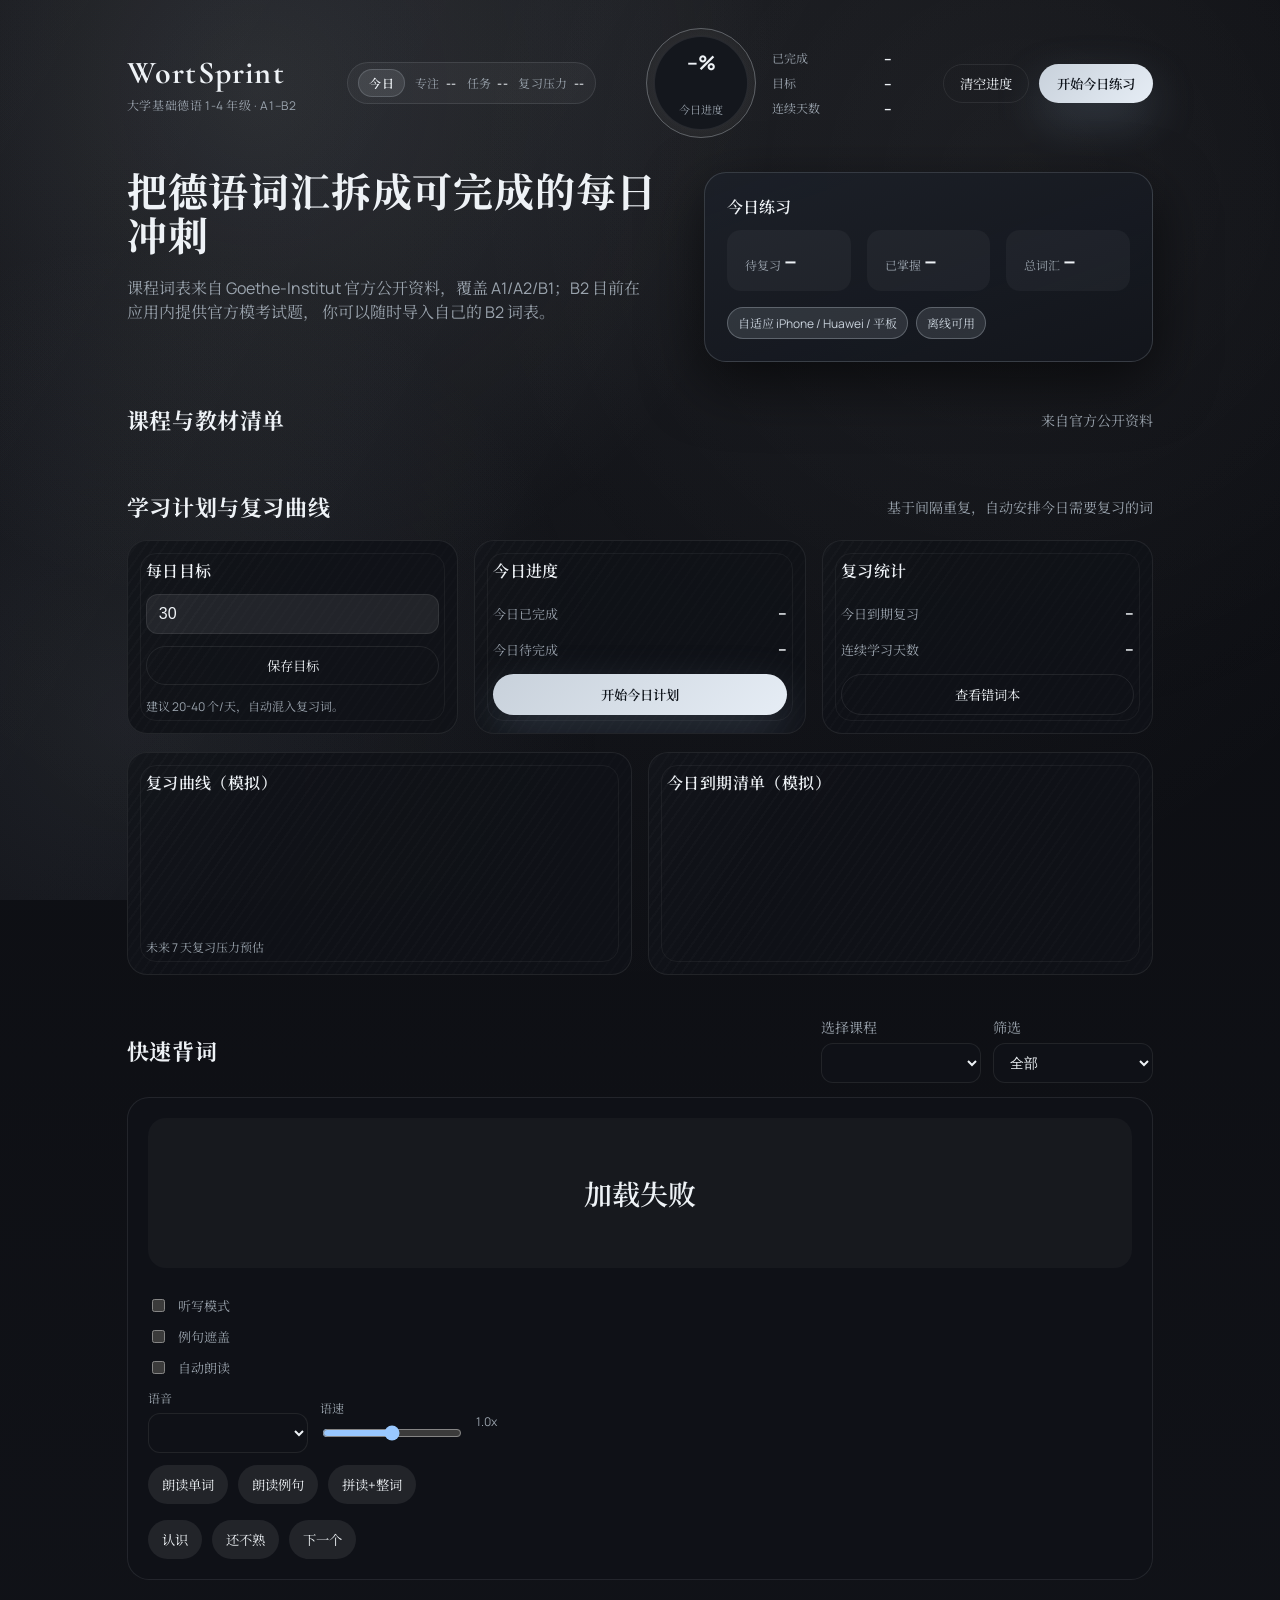
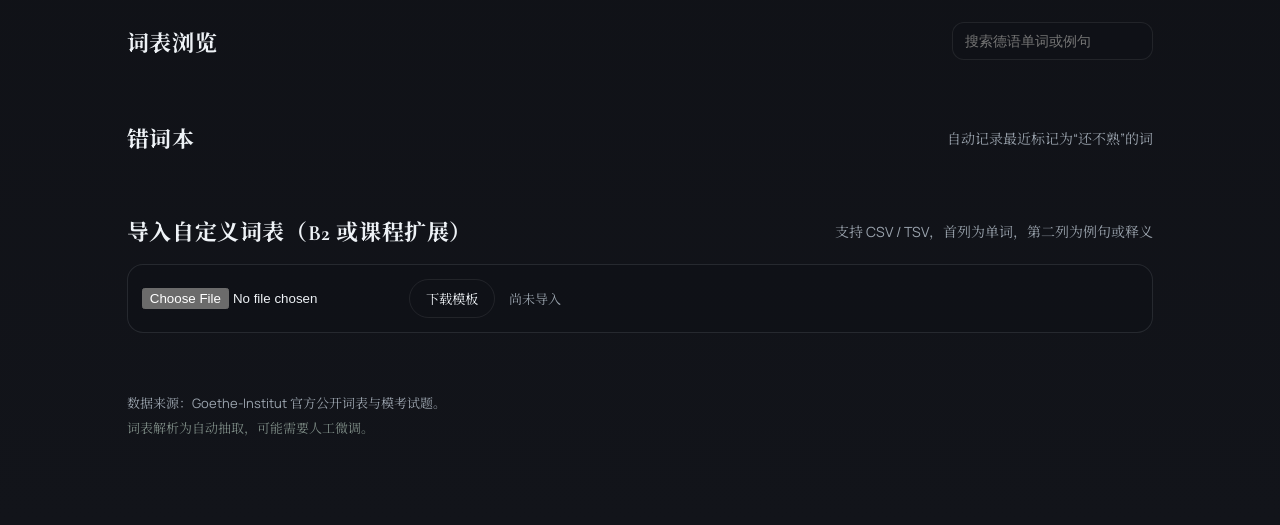
==== public/german-vocab/index.html @ 85a40480 "Premium status strip and demo stats" ====
<!doctype html>
<html lang="zh-CN">
  <head>
    <meta charset="UTF-8" />
    <meta name="viewport" content="width=device-width, initial-scale=1.0, viewport-fit=cover" />
    <title>德语背词 · 大学基础德语 1-4</title>
    <meta name="theme-color" content="#0a0b0c" />
    <link rel="manifest" href="./manifest.webmanifest" />
    <link rel="apple-touch-icon" href="./assets/apple-touch-icon.png" />
    <link rel="apple-touch-startup-image" href="./assets/apple-startup.png" />
    <link rel="stylesheet" href="./styles.css" />
  </head>
  <body>
    <div class="aurora"></div>
    <div class="app">
      <header class="topbar">
        <div class="brand">
          <div class="logo">WortSprint</div>
          <div class="tagline">大学基础德语 1-4 年级 · A1–B2</div>
        </div>
        <div class="status-strip" id="statusStrip">
          <div class="status-pill">今日</div>
          <div class="status-item"><span>专注</span><strong id="focusMinutes">--</strong></div>
          <div class="status-item"><span>任务</span><strong id="tasksToday">--</strong></div>
          <div class="status-item"><span>复习压力</span><strong id="pressureScore">--</strong></div>
        </div>
        <div class="top-progress">
          <div class="progress-ring" id="progressRing">
            <div class="progress-core">
              <div class="progress-value" id="progressValue">--%</div>
              <div class="progress-label">今日进度</div>
            </div>
          </div>
          <div class="progress-meta">
            <div class="meta-item">
              <span>已完成</span>
              <strong id="progressDone">--</strong>
            </div>
            <div class="meta-item">
              <span>目标</span>
              <strong id="progressTarget">--</strong>
            </div>
            <div class="meta-item">
              <span>连续天数</span>
              <strong id="progressStreak">--</strong>
            </div>
          </div>
        </div>
        <div class="cta">
          <button class="ghost" id="resetProgress" type="button">清空进度</button>
          <button class="primary" id="startPractice" type="button">开始今日练习</button>
        </div>
      </header>

      <section class="hero">
        <div class="hero-copy">
          <h1>把德语词汇拆成可完成的每日冲刺</h1>
          <p>
            课程词表来自 Goethe-Institut 官方公开资料，覆盖 A1/A2/B1；B2 目前在应用内提供官方模考试题，
            你可以随时导入自己的 B2 词表。
          </p>
          <div class="hero-metrics" id="heroMetrics"></div>
        </div>
        <div class="hero-card">
          <div class="hero-card-title">今日练习</div>
          <div class="hero-card-body">
            <div class="metric">
              <span class="metric-label">待复习</span>
              <span class="metric-value" id="dueCount">--</span>
            </div>
            <div class="metric">
              <span class="metric-label">已掌握</span>
              <span class="metric-value" id="knownCount">--</span>
            </div>
            <div class="metric">
              <span class="metric-label">总词汇</span>
              <span class="metric-value" id="totalCount">--</span>
            </div>
          </div>
          <div class="hero-card-footer">
            <span class="chip">自适应 iPhone / Huawei / 平板</span>
            <span class="chip">离线可用</span>
          </div>
        </div>
      </section>

      <section class="section">
        <div class="section-header">
          <h2>课程与教材清单</h2>
          <span>来自官方公开资料</span>
        </div>
        <div class="course-grid" id="courseGrid"></div>
      </section>

      <section class="section">
        <div class="section-header">
          <h2>学习计划与复习曲线</h2>
          <span>基于间隔重复，自动安排今日需要复习的词</span>
        </div>
        <div class="plan-grid">
          <div class="plan-card">
            <div class="plan-title">每日目标</div>
            <div class="plan-body">
              <input class="plan-input" id="dailyTarget" type="number" min="5" max="200" value="30" />
              <button class="ghost" id="savePlan" type="button">保存目标</button>
            </div>
            <div class="plan-note">建议 20-40 个/天，自动混入复习词。</div>
          </div>
          <div class="plan-card">
            <div class="plan-title">今日进度</div>
            <div class="plan-body">
              <div class="plan-metric">
                <span>今日已完成</span>
                <strong id="todayDone">--</strong>
              </div>
              <div class="plan-metric">
                <span>今日待完成</span>
                <strong id="todayLeft">--</strong>
              </div>
              <button class="primary" id="startDaily" type="button">开始今日计划</button>
            </div>
          </div>
          <div class="plan-card">
            <div class="plan-title">复习统计</div>
            <div class="plan-body">
              <div class="plan-metric">
                <span>今日到期复习</span>
                <strong id="dueToday">--</strong>
              </div>
              <div class="plan-metric">
                <span>连续学习天数</span>
                <strong id="streakCount">--</strong>
              </div>
              <button class="ghost" id="viewWrongList" type="button">查看错词本</button>
            </div>
          </div>
        </div>
        <div class="data-grid">
          <div class="data-card">
            <div class="plan-title">复习曲线（模拟）</div>
            <div class="chart" id="reviewChart"></div>
            <div class="chart-legend">未来 7 天复习压力预估</div>
          </div>
          <div class="data-card">
            <div class="plan-title">今日到期清单（模拟）</div>
            <div class="due-list" id="dueList"></div>
          </div>
        </div>
      </section>

      <section class="section">
        <div class="section-header">
          <h2>快速背词</h2>
          <div class="controls">
            <label class="select">
              <span>选择课程</span>
              <select id="courseSelect"></select>
            </label>
            <label class="select">
              <span>筛选</span>
              <select id="filterSelect">
                <option value="all">全部</option>
                <option value="new">未掌握</option>
                <option value="known">已掌握</option>
              </select>
            </label>
          </div>
        </div>
        <div class="card-shell">
          <div class="flashcard" id="flashcard">
            <div class="flashcard-face front" id="cardFront">加载中...</div>
            <div class="flashcard-face back" id="cardBack"></div>
          </div>
          <div class="synonym-tags" id="synonymTags"></div>
          <div class="practice-tools">
            <label class="toggle">
              <input id="toggleDictation" type="checkbox" />
              听写模式
            </label>
            <label class="toggle">
              <input id="toggleMask" type="checkbox" />
              例句遮盖
            </label>
            <label class="toggle">
              <input id="toggleAutoSpeak" type="checkbox" />
              自动朗读
            </label>
            <div class="tts-settings">
              <label class="select">
                <span>语音</span>
                <select id="voiceSelect"></select>
              </label>
              <label class="select">
                <span>语速</span>
                <input id="rateInput" class="rate-input" type="range" min="0.7" max="1.3" step="0.05" value="1" />
              </label>
              <span class="rate-value" id="rateValue">1.0x</span>
            </div>
            <div class="dictation-box" id="dictationBox">
              <input class="dictation-input" id="dictationInput" placeholder="输入你听到的单词" />
              <button class="ghost" id="checkDictation" type="button">检查</button>
              <span class="dictation-result" id="dictationResult">等待输入</span>
            </div>
            <div class="tts-box">
              <button class="pill" id="speakWord" type="button">朗读单词</button>
              <button class="pill" id="speakExample" type="button">朗读例句</button>
              <button class="pill" id="spellThenSpeak" type="button">拼读+整词</button>
            </div>
          </div>
          <div class="flashcard-actions">
            <button class="pill" id="markKnown" type="button">认识</button>
            <button class="pill" id="markLearning" type="button">还不熟</button>
            <button class="pill" id="nextCard" type="button">下一个</button>
          </div>
        </div>
      </section>

      <section class="section">
        <div class="section-header">
          <h2>词表浏览</h2>
          <div class="controls">
            <input class="search" id="searchInput" placeholder="搜索德语单词或例句" />
          </div>
        </div>
        <div class="wordlist" id="wordList"></div>
      </section>

      <section class="section">
        <div class="section-header">
          <h2>错词本</h2>
          <span>自动记录最近标记为“还不熟”的词</span>
        </div>
        <div class="wordlist" id="wrongList"></div>
      </section>

      <section class="section">
        <div class="section-header">
          <h2>导入自定义词表（B2 或课程扩展）</h2>
          <span>支持 CSV / TSV，首列为单词，第二列为例句或释义</span>
        </div>
        <div class="import-box">
          <input id="importFile" type="file" accept=".csv,.tsv,.txt" />
          <button class="ghost" id="downloadTemplate" type="button">下载模板</button>
          <div class="import-status" id="importStatus">尚未导入</div>
        </div>
      </section>

      <footer class="footer">
        <div>数据来源：Goethe-Institut 官方公开词表与模考试题。</div>
        <div class="muted">词表解析为自动抽取，可能需要人工微调。</div>
      </footer>
    </div>

    <script src="./app.js" type="module"></script>
  </body>
</html>
---- public/german-vocab/styles.css ----
@import url('https://fonts.googleapis.com/css2?family=Cormorant+Garamond:wght@500;600;700&family=Manrope:wght@400;500;600;700&family=Noto+Serif+SC:wght@400;600&display=swap');

:root {
  color-scheme: dark;
  --bg: #0b0c10;
  --bg-2: #12141a;
  --panel: rgba(16, 18, 24, 0.9);
  --panel-strong: rgba(20, 23, 30, 0.96);
  --accent: #c8d1db;
  --accent-strong: #e6edf5;
  --text: #eef2f6;
  --muted: #9aa3ad;
  --stroke: rgba(255, 255, 255, 0.08);
  --shadow: 0 20px 60px rgba(0, 0, 0, 0.6);
}

* {
  box-sizing: border-box;
}

body {
  margin: 0;
  font-family: 'Manrope', 'Noto Serif SC', sans-serif;
  background: radial-gradient(circle at top, rgba(200, 209, 219, 0.08), transparent 45%),
    linear-gradient(180deg, var(--bg), var(--bg-2));
  color: var(--text);
  min-height: 100vh;
}

.aurora {
  position: fixed;
  inset: 0;
  background: radial-gradient(circle at 20% 10%, rgba(200, 209, 219, 0.12), transparent 40%),
    radial-gradient(circle at 80% 20%, rgba(255, 255, 255, 0.04), transparent 45%),
    radial-gradient(circle at 10% 80%, rgba(140, 150, 165, 0.12), transparent 35%),
    linear-gradient(120deg, rgba(255, 255, 255, 0.02), transparent 50%);
  pointer-events: none;
  z-index: 0;
}

.app {
  position: relative;
  z-index: 1;
  padding: calc(env(safe-area-inset-top, 0px) + 28px) 6vw 88px;
  max-width: 1180px;
  margin: 0 auto;
}

.topbar {
  display: flex;
  align-items: center;
  justify-content: space-between;
  gap: 18px;
  flex-wrap: wrap;
}

.top-progress {
  display: flex;
  align-items: center;
  gap: 16px;
  flex-wrap: wrap;
}

.progress-ring {
  position: relative;
  width: 110px;
  height: 110px;
  border-radius: 50%;
  background: conic-gradient(var(--accent) 0deg, rgba(255, 255, 255, 0.08) 0deg);
  padding: 8px;
  box-shadow: inset 0 0 30px rgba(0, 0, 0, 0.4);
  transition: background 0.6s ease;
}

.progress-ring::after {
  content: '';
  position: absolute;
  inset: 0;
  border-radius: 50%;
  border: 1px solid rgba(200, 209, 219, 0.35);
  pointer-events: none;
}

.progress-core {
  background: var(--panel-strong);
  border-radius: 50%;
  width: 100%;
  height: 100%;
  display: grid;
  place-items: center;
  text-align: center;
  border: 1px solid var(--stroke);
}

.progress-value {
  font-size: 20px;
  font-weight: 700;
}

.progress-label {
  font-size: 11px;
  color: var(--muted);
}

.progress-meta {
  display: grid;
  gap: 6px;
  min-width: 120px;
}

.meta-item {
  display: flex;
  justify-content: space-between;
  gap: 12px;
  font-size: 12px;
  color: var(--muted);
}

.meta-item strong {
  color: var(--text);
  font-size: 14px;
}

.brand .logo {
  font-size: clamp(24px, 3.6vw, 32px);
  letter-spacing: 1.2px;
  font-weight: 700;
  font-family: 'Cormorant Garamond', 'Noto Serif SC', serif;
}

.brand .tagline {
  color: var(--muted);
  font-size: 12px;
  letter-spacing: 0.6px;
  margin-top: 4px;
}

.status-strip {
  display: flex;
  align-items: center;
  gap: 10px;
  padding: 6px 10px;
  border-radius: 999px;
  background: rgba(255, 255, 255, 0.04);
  border: 1px solid rgba(200, 209, 219, 0.12);
  font-size: 12px;
  letter-spacing: 0.4px;
}

.status-pill {
  background: rgba(200, 209, 219, 0.12);
  color: var(--text);
  padding: 4px 10px;
  border-radius: 999px;
  border: 1px solid rgba(200, 209, 219, 0.2);
  font-weight: 600;
}

.status-item {
  display: flex;
  gap: 6px;
  align-items: center;
  color: var(--muted);
}

.status-item strong {
  color: var(--text);
  font-weight: 600;
}

.cta {
  display: flex;
  gap: 10px;
  flex-wrap: wrap;
}

button {
  border: none;
  cursor: pointer;
  font-family: inherit;
  transition: transform 0.2s ease, box-shadow 0.2s ease, background 0.2s ease;
}

button:active {
  transform: scale(0.98);
}

.primary {
  background: linear-gradient(135deg, var(--accent), var(--accent-strong));
  color: #0f141b;
  padding: 10px 18px;
  border-radius: 999px;
  font-weight: 600;
  box-shadow: 0 18px 45px rgba(120, 140, 160, 0.28);
}

.ghost {
  background: transparent;
  border: 1px solid var(--stroke);
  color: var(--text);
  padding: 9px 16px;
  border-radius: 999px;
}

.hero {
  margin-top: 34px;
  display: grid;
  grid-template-columns: minmax(260px, 1.1fr) minmax(260px, 0.9fr);
  gap: 28px;
}

.hero-copy h1 {
  font-size: clamp(28px, 4vw, 40px);
  margin: 0 0 12px;
  font-family: 'Cormorant Garamond', 'Noto Serif SC', serif;
  letter-spacing: 0.8px;
  line-height: 1.1;
}

.hero-copy p {
  color: var(--muted);
  line-height: 1.5;
  max-width: 520px;
}

.hero-metrics {
  display: flex;
  gap: 16px;
  flex-wrap: wrap;
  margin-top: 20px;
}

.hero-metrics .mini {
  background: var(--panel);
  border-radius: 16px;
  padding: 14px 18px;
  border: 1px solid var(--stroke);
  min-width: 120px;
}

.hero-card {
  background: linear-gradient(160deg, rgba(28, 32, 40, 0.98), rgba(18, 21, 28, 0.9));
  border-radius: 22px;
  padding: 22px;
  border: 1px solid rgba(200, 209, 219, 0.18);
  box-shadow: var(--shadow);
}

.hero-card-title {
  font-weight: 600;
  margin-bottom: 12px;
}

.hero-card-body {
  display: grid;
  grid-template-columns: repeat(auto-fit, minmax(120px, 1fr));
  gap: 16px;
}

.metric {
  background: rgba(255, 255, 255, 0.04);
  border-radius: 14px;
  padding: 14px 18px;
}

.metric-label {
  font-size: 12px;
  color: var(--muted);
}

.metric-value {
  font-size: 24px;
  font-weight: 600;
}

.hero-card-footer {
  margin-top: 16px;
  display: flex;
  gap: 8px;
  flex-wrap: wrap;
}

.chip {
  background: rgba(200, 209, 219, 0.14);
  color: var(--accent);
  padding: 6px 10px;
  border-radius: 999px;
  font-size: 12px;
  border: 1px solid rgba(200, 209, 219, 0.3);
}

.section {
  margin-top: 42px;
}

.section-header {
  display: flex;
  align-items: center;
  justify-content: space-between;
  flex-wrap: wrap;
  gap: 16px;
}

.section-header h2 {
  margin: 0;
  font-size: 22px;
  font-family: 'Cormorant Garamond', 'Noto Serif SC', serif;
  letter-spacing: 0.6px;
}

.section-header span {
  color: var(--muted);
  font-size: 14px;
}

.course-grid {
  margin-top: 14px;
  display: grid;
  grid-template-columns: repeat(auto-fit, minmax(240px, 1fr));
  gap: 14px;
}

.course-card {
  background: var(--panel);
  border-radius: 18px;
  padding: 16px;
  border: 1px solid rgba(200, 209, 219, 0.12);
}

.course-title {
  font-weight: 600;
  margin-bottom: 6px;
  font-family: 'Cormorant Garamond', 'Noto Serif SC', serif;
}

.course-meta {
  color: var(--muted);
  font-size: 12px;
}

.resource-list {
  margin: 14px 0 0;
  display: grid;
  gap: 10px;
}

.resource {
  padding: 10px 12px;
  border-radius: 14px;
  background: rgba(255, 255, 255, 0.04);
  border: 1px solid var(--stroke);
  font-size: 12px;
}

.resource a {
  color: var(--accent);
  text-decoration: none;
}

.controls {
  display: flex;
  gap: 12px;
  flex-wrap: wrap;
}

.plan-grid {
  margin-top: 18px;
  display: grid;
  grid-template-columns: repeat(auto-fit, minmax(240px, 1fr));
  gap: 16px;
}

.data-grid {
  margin-top: 18px;
  display: grid;
  grid-template-columns: repeat(auto-fit, minmax(260px, 1fr));
  gap: 16px;
}

.data-card {
  background: var(--panel);
  border-radius: 20px;
  padding: 18px;
  border: 1px solid var(--stroke);
  display: grid;
  gap: 12px;
  position: relative;
  overflow: hidden;
}

.chart {
  display: grid;
  grid-template-columns: repeat(7, 1fr);
  gap: 8px;
  align-items: end;
  min-height: 120px;
}

.bar {
  background: linear-gradient(180deg, rgba(200, 209, 219, 0.85), rgba(200, 209, 219, 0.2));
  border-radius: 10px 10px 6px 6px;
  border: 1px solid rgba(200, 209, 219, 0.35);
  min-height: 18px;
}

.bar-label {
  text-align: center;
  font-size: 11px;
  color: var(--muted);
  margin-top: 6px;
}

.chart-legend {
  font-size: 12px;
  color: var(--muted);
}

.due-list {
  display: grid;
  gap: 10px;
}

.due-item {
  display: flex;
  align-items: center;
  justify-content: space-between;
  padding: 10px 12px;
  border-radius: 12px;
  background: rgba(255, 255, 255, 0.04);
  border: 1px solid var(--stroke);
  font-size: 13px;
}

.due-item span {
  color: var(--muted);
}

.plan-card {
  background: var(--panel);
  border-radius: 20px;
  padding: 18px;
  border: 1px solid var(--stroke);
  display: grid;
  gap: 12px;
  position: relative;
  overflow: hidden;
}

.plan-card::before,
.data-card::before {
  content: '';
  position: absolute;
  inset: 0;
  background: linear-gradient(120deg, rgba(255, 255, 255, 0.05), transparent 40%),
    repeating-linear-gradient(125deg, rgba(255, 255, 255, 0.04) 0 2px, transparent 2px 8px);
  opacity: 0.35;
  pointer-events: none;
}

.plan-card::after,
.data-card::after {
  content: '';
  position: absolute;
  inset: 12px;
  border-radius: 16px;
  border: 1px solid rgba(255, 255, 255, 0.05);
  pointer-events: none;
}

.plan-card > *,
.data-card > * {
  position: relative;
  z-index: 1;
}

.plan-title {
  font-weight: 600;
  letter-spacing: 0.4px;
}

.plan-body {
  display: grid;
  gap: 12px;
}

.plan-input {
  background: rgba(255, 255, 255, 0.08);
  border: 1px solid var(--stroke);
  color: var(--text);
  padding: 10px 12px;
  border-radius: 12px;
  font-size: 16px;
}

.plan-metric {
  display: flex;
  align-items: center;
  justify-content: space-between;
  gap: 10px;
  font-size: 13px;
  color: var(--muted);
}

.plan-metric strong {
  color: var(--text);
  font-size: 16px;
}

.plan-note {
  color: var(--muted);
  font-size: 12px;
}

.select {
  display: flex;
  flex-direction: column;
  gap: 6px;
  font-size: 12px;
  color: var(--muted);
}

select,
.search {
  background: var(--panel);
  border: 1px solid var(--stroke);
  color: var(--text);
  padding: 10px 12px;
  border-radius: 12px;
  font-size: 14px;
  min-width: 160px;
}

.card-shell {
  margin-top: 14px;
  background: var(--panel);
  border-radius: 22px;
  padding: 20px;
  border: 1px solid rgba(200, 209, 219, 0.1);
}

.practice-tools {
  margin-top: 16px;
  display: grid;
  gap: 12px;
}

.toggle {
  display: flex;
  align-items: center;
  gap: 10px;
  font-size: 13px;
  color: var(--muted);
}

.toggle input {
  accent-color: var(--accent);
}

.dictation-box {
  display: none;
  gap: 10px;
  align-items: center;
  flex-wrap: wrap;
}

.dictation-box.active {
  display: flex;
}

.dictation-input {
  flex: 1 1 200px;
  min-width: 180px;
  background: rgba(255, 255, 255, 0.08);
  border: 1px solid var(--stroke);
  color: var(--text);
  padding: 10px 12px;
  border-radius: 12px;
}

.dictation-result {
  font-size: 12px;
  color: var(--muted);
}

.dictation-result .diff {
  font-family: 'Noto Serif SC', sans-serif;
  font-size: 12px;
  color: var(--text);
}

.dictation-result .diff .wrong {
  color: #f3a7a7;
}

.dictation-result .diff .extra {
  color: #f3a7a7;
  text-decoration: underline wavy rgba(243, 167, 167, 0.8);
}

.dictation-result .diff .missing {
  color: #a6e2c0;
  text-decoration: underline dotted rgba(166, 226, 192, 0.8);
}

.dictation-result .diff .right {
  color: #a6e2c0;
}

.dictation-result .diff .dim {
  color: var(--muted);
}

.tts-box {
  display: flex;
  gap: 10px;
  flex-wrap: wrap;
}

.tts-settings {
  display: flex;
  align-items: center;
  gap: 12px;
  flex-wrap: wrap;
}

.rate-input {
  min-width: 140px;
}

.rate-value {
  color: var(--muted);
  font-size: 12px;
}

.flashcard {
  background: rgba(255, 255, 255, 0.03);
  border-radius: 18px;
  padding: 22px;
  min-height: 150px;
  display: grid;
  place-items: center;
  text-align: center;
  cursor: pointer;
  position: relative;
  perspective: 1000px;
}

.flashcard-face {
  font-size: clamp(20px, 3.6vw, 28px);
  font-weight: 600;
  font-family: 'Cormorant Garamond', 'Noto Serif SC', serif;
}

.flashcard-face.back {
  display: none;
  font-weight: 500;
  font-size: clamp(14px, 2.5vw, 18px);
  color: var(--muted);
}

.flashcard.flipped .front {
  display: none;
}

.flashcard.flipped .back {
  display: block;
}

.flashcard-actions {
  margin-top: 16px;
  display: flex;
  gap: 10px;
  flex-wrap: wrap;
}

.pill {
  background: rgba(255, 255, 255, 0.08);
  color: var(--text);
  padding: 10px 14px;
  border-radius: 999px;
}

.wordlist {
  margin-top: 20px;
  display: grid;
  gap: 10px;
}

.word-row {
  background: var(--panel);
  border-radius: 12px;
  padding: 10px 14px;
  border: 1px solid var(--stroke);
  display: grid;
  gap: 6px;
}

.word-row strong {
  font-size: 15px;
}

.word-row span {
  color: var(--muted);
  font-size: 13px;
}

.synonym-tags {
  display: flex;
  flex-wrap: wrap;
  gap: 8px;
  margin-top: 12px;
}

.synonym-tag {
  padding: 4px 10px;
  border-radius: 999px;
  background: rgba(255, 255, 255, 0.08);
  border: 1px solid var(--stroke);
  font-size: 12px;
  color: var(--muted);
}

.import-box {
  margin-top: 18px;
  display: flex;
  align-items: center;
  gap: 14px;
  flex-wrap: wrap;
  background: var(--panel);
  border-radius: 16px;
  padding: 14px;
  border: 1px solid rgba(200, 209, 219, 0.12);
}

.import-status {
  color: var(--muted);
  font-size: 13px;
}

.footer {
  margin-top: 60px;
  color: var(--muted);
  font-size: 13px;
  display: grid;
  gap: 6px;
}

.muted {
  color: #7c8a84;
}

@media (max-width: 900px) {
  .hero {
    grid-template-columns: 1fr;
  }
}

@media (max-width: 720px) {
  .app {
    padding: calc(env(safe-area-inset-top, 0px) + 20px) 6vw 70px;
  }

  .cta {
    width: 100%;
    justify-content: flex-start;
  }

  select,
  .search {
    width: 100%;
  }

  .hero-card-body {
    grid-template-columns: repeat(auto-fit, minmax(90px, 1fr));
  }
}

@media (max-width: 480px) {
  .flashcard-actions {
    flex-direction: column;
  }

  .pill,
  .primary,
  .ghost {
    width: 100%;
  }
}
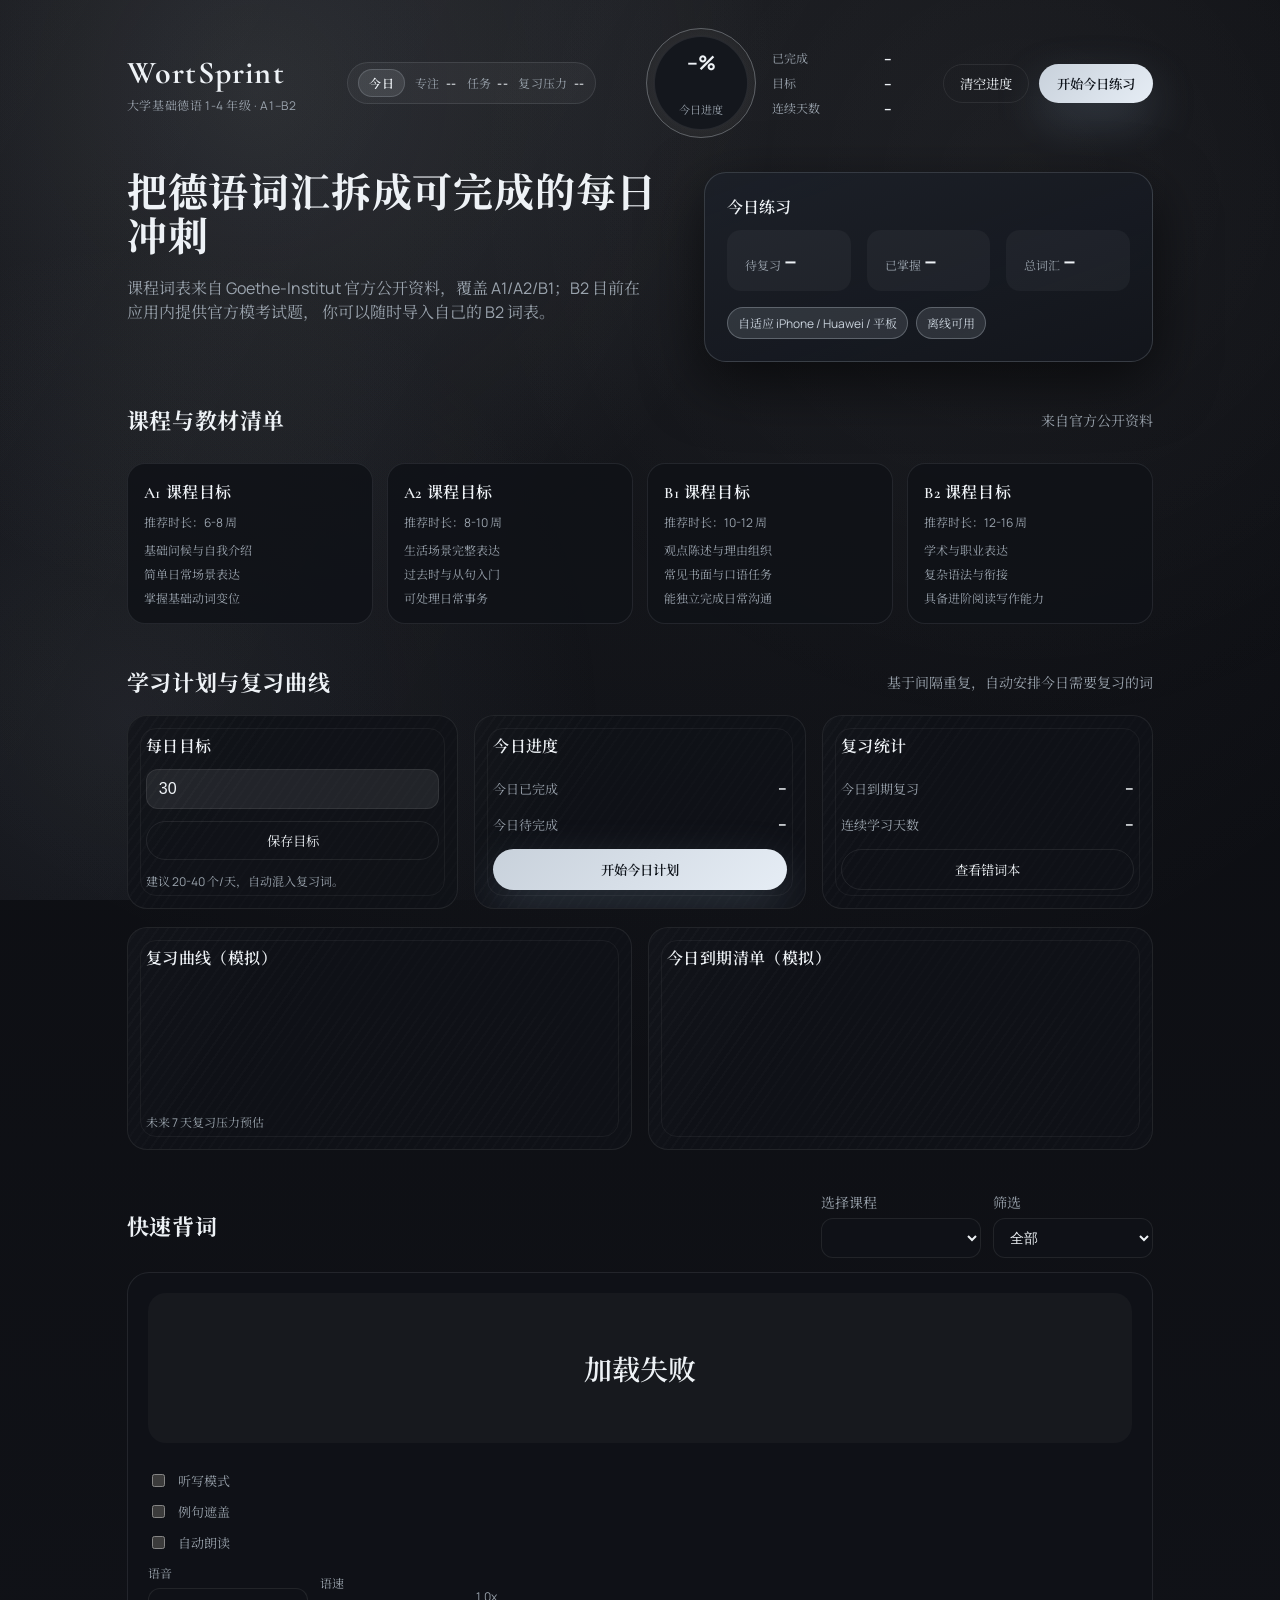
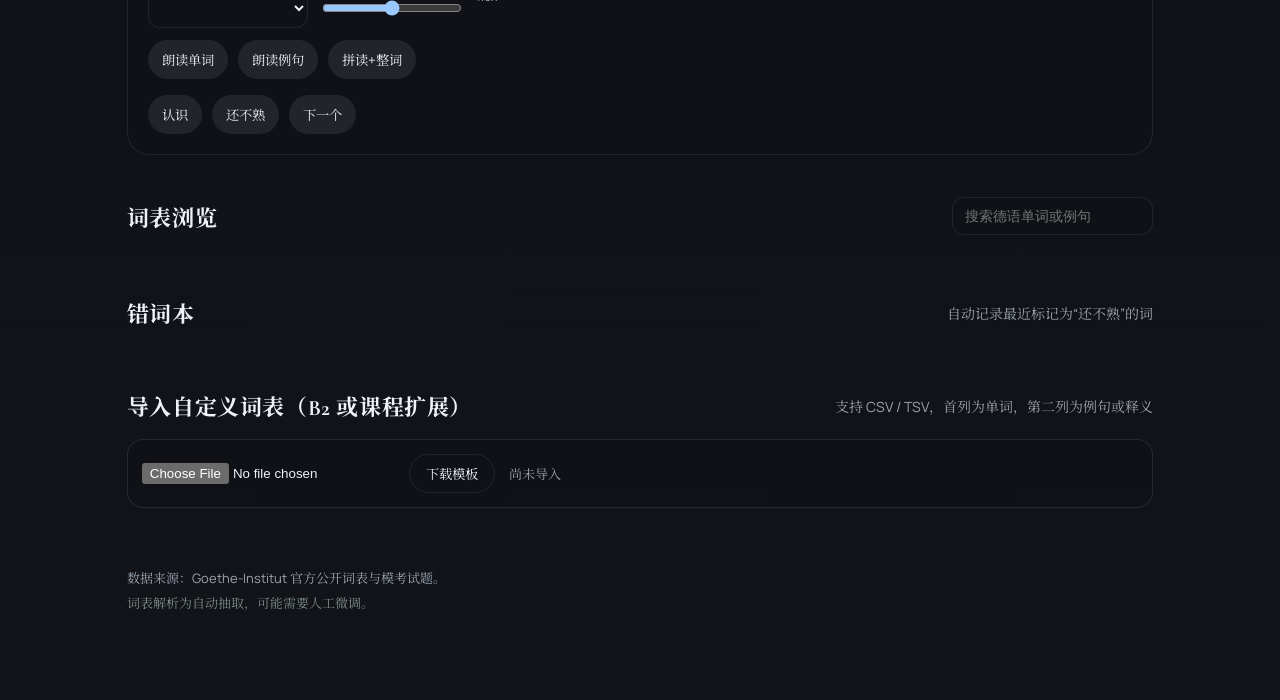
==== commit af5ad019: "Add course goals and completion feedback" ====
--- a/public/german-vocab/index.html
+++ b/public/german-vocab/index.html
@@ -90,12 +90,54 @@
           <span>来自官方公开资料</span>
         </div>
         <div class="course-grid" id="courseGrid"></div>
+        <div class="goal-grid">
+          <div class="goal-card">
+            <div class="goal-title">A1 课程目标</div>
+            <div class="goal-meta">推荐时长：6-8 周</div>
+            <div class="goal-list">
+              <span>基础问候与自我介绍</span>
+              <span>简单日常场景表达</span>
+              <span>掌握基础动词变位</span>
+            </div>
+          </div>
+          <div class="goal-card">
+            <div class="goal-title">A2 课程目标</div>
+            <div class="goal-meta">推荐时长：8-10 周</div>
+            <div class="goal-list">
+              <span>生活场景完整表达</span>
+              <span>过去时与从句入门</span>
+              <span>可处理日常事务</span>
+            </div>
+          </div>
+          <div class="goal-card">
+            <div class="goal-title">B1 课程目标</div>
+            <div class="goal-meta">推荐时长：10-12 周</div>
+            <div class="goal-list">
+              <span>观点陈述与理由组织</span>
+              <span>常见书面与口语任务</span>
+              <span>能独立完成日常沟通</span>
+            </div>
+          </div>
+          <div class="goal-card">
+            <div class="goal-title">B2 课程目标</div>
+            <div class="goal-meta">推荐时长：12-16 周</div>
+            <div class="goal-list">
+              <span>学术与职业表达</span>
+              <span>复杂语法与衔接</span>
+              <span>具备进阶阅读写作能力</span>
+            </div>
+          </div>
+        </div>
       </section>
 
       <section class="section">
         <div class="section-header">
           <h2>学习计划与复习曲线</h2>
           <span>基于间隔重复，自动安排今日需要复习的词</span>
+        </div>
+        <div class="completion-banner" id="completionBanner">
+          <div class="completion-title">今日计划已完成</div>
+          <div class="completion-sub">你可以继续巩固或明天再来，已完成的词会进入复习计划。</div>
         </div>
         <div class="plan-grid">
           <div class="plan-card">
--- a/public/german-vocab/styles.css
+++ b/public/german-vocab/styles.css
@@ -320,6 +320,64 @@
   gap: 14px;
 }
 
+.goal-grid {
+  margin-top: 14px;
+  display: grid;
+  grid-template-columns: repeat(auto-fit, minmax(220px, 1fr));
+  gap: 14px;
+}
+
+.goal-card {
+  background: var(--panel);
+  border-radius: 18px;
+  padding: 16px;
+  border: 1px solid rgba(200, 209, 219, 0.1);
+  display: grid;
+  gap: 10px;
+}
+
+.goal-title {
+  font-family: 'Cormorant Garamond', 'Noto Serif SC', serif;
+  font-weight: 600;
+  letter-spacing: 0.6px;
+}
+
+.goal-meta {
+  color: var(--muted);
+  font-size: 12px;
+}
+
+.goal-list {
+  display: grid;
+  gap: 6px;
+  font-size: 12px;
+  color: var(--muted);
+}
+
+.completion-banner {
+  margin-top: 14px;
+  padding: 14px 18px;
+  border-radius: 16px;
+  border: 1px solid rgba(200, 209, 219, 0.18);
+  background: rgba(200, 209, 219, 0.08);
+  display: none;
+  gap: 6px;
+}
+
+.completion-banner.show {
+  display: grid;
+}
+
+.completion-title {
+  font-weight: 600;
+  letter-spacing: 0.4px;
+}
+
+.completion-sub {
+  color: var(--muted);
+  font-size: 12px;
+}
+
 .course-card {
   background: var(--panel);
   border-radius: 18px;
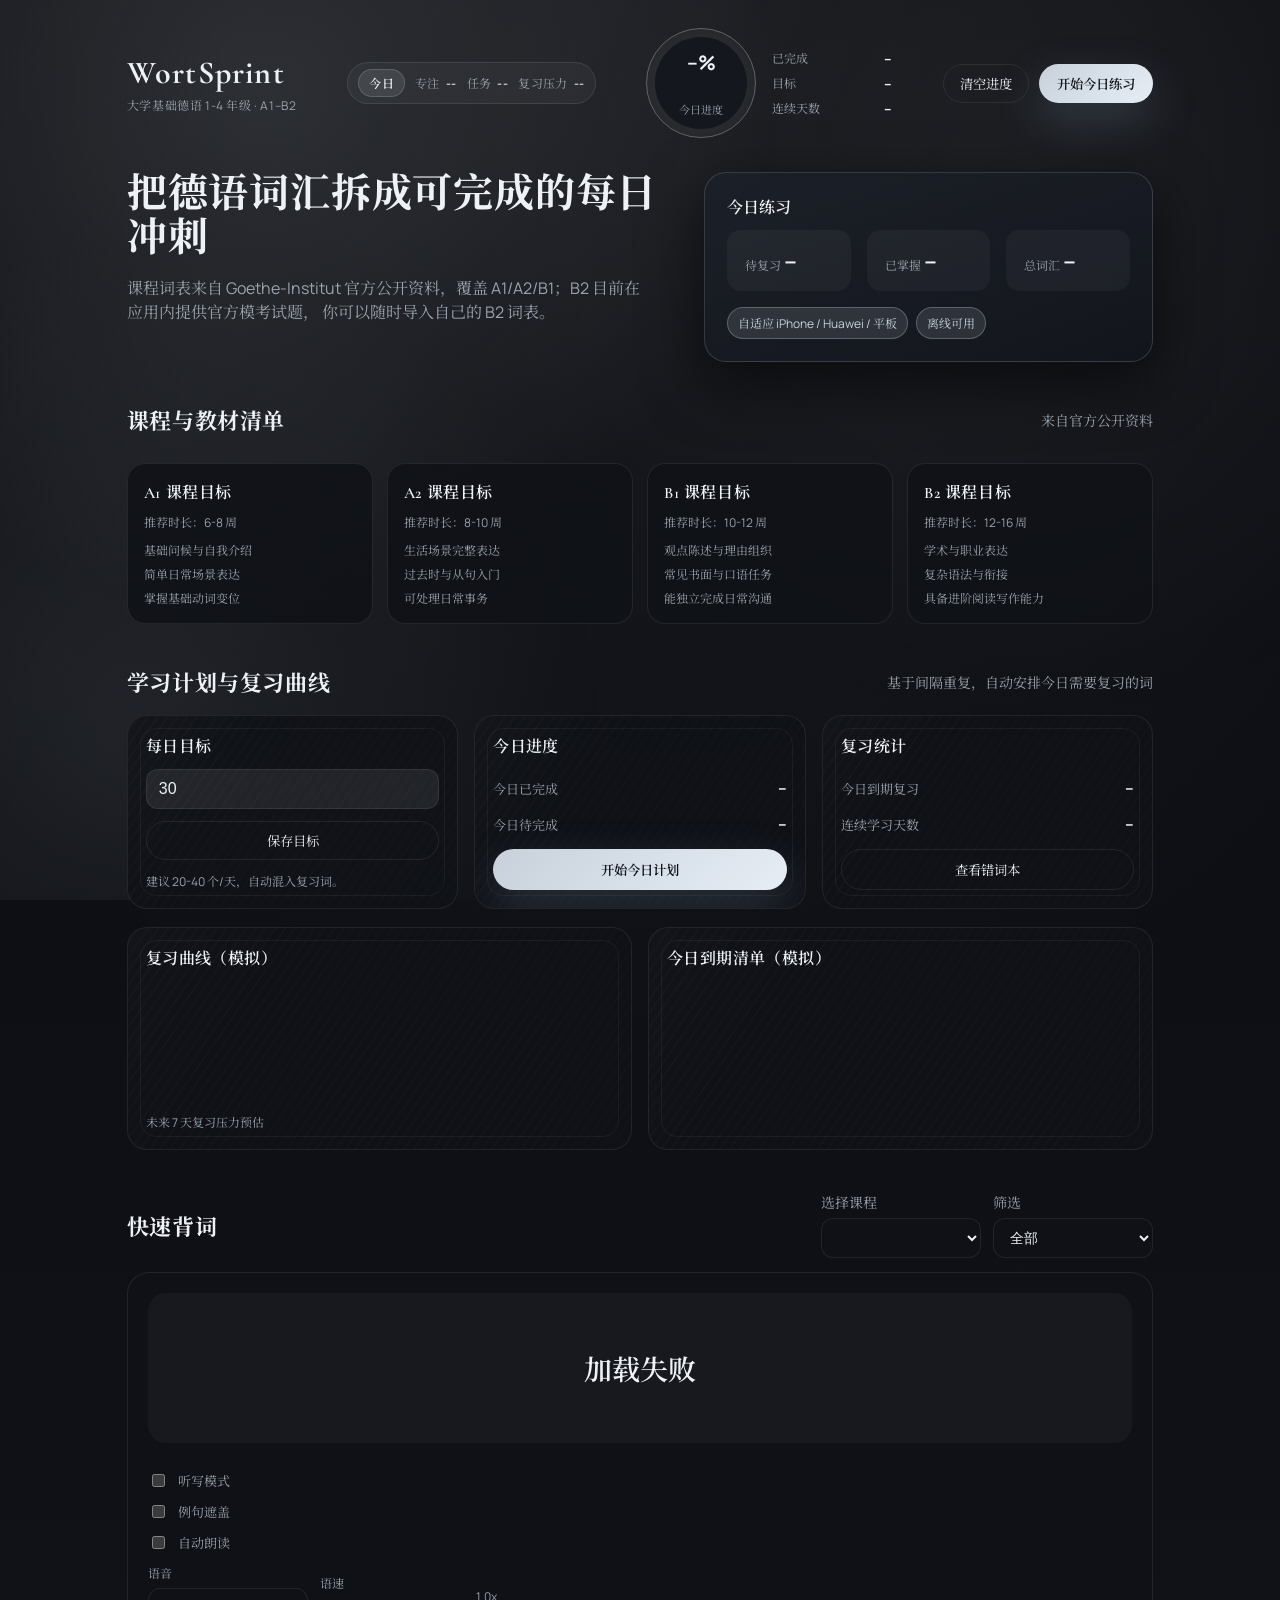
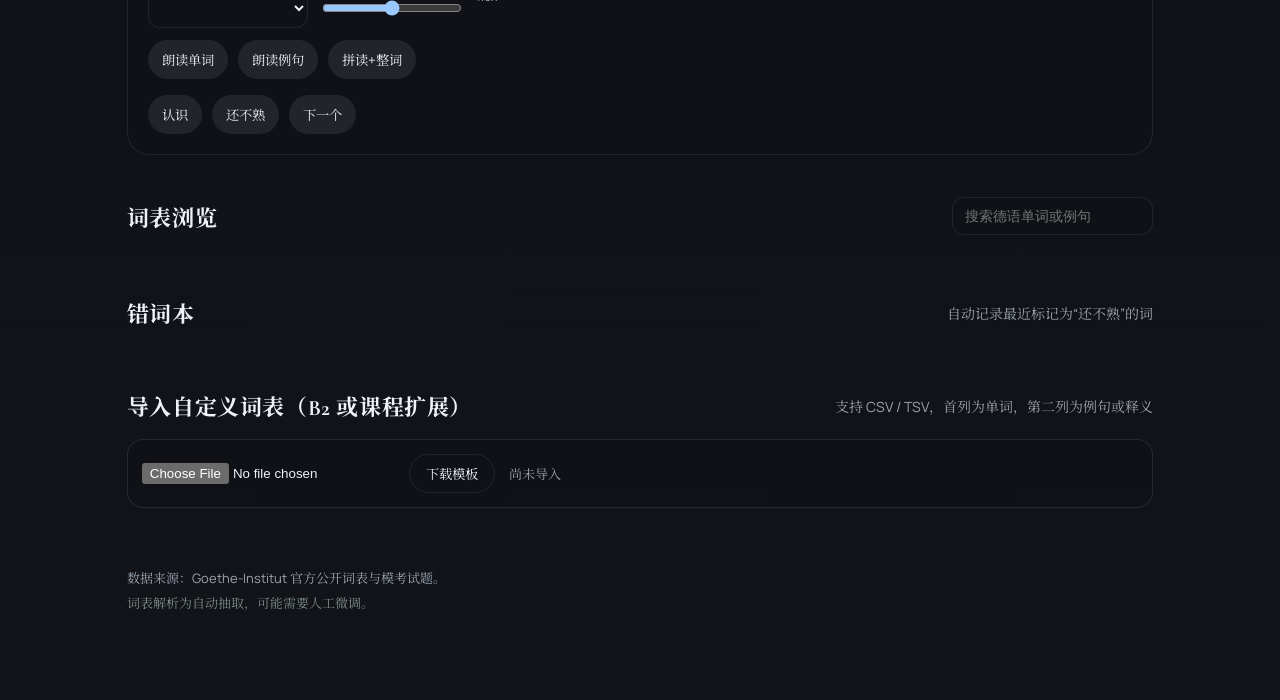
==== commit 81215505: "Make demo widgets interactive" ====
--- a/public/german-vocab/index.html
+++ b/public/german-vocab/index.html
@@ -91,7 +91,7 @@
         </div>
         <div class="course-grid" id="courseGrid"></div>
         <div class="goal-grid">
-          <div class="goal-card">
+          <div class="goal-card" data-level="A1">
             <div class="goal-title">A1 课程目标</div>
             <div class="goal-meta">推荐时长：6-8 周</div>
             <div class="goal-list">
@@ -100,7 +100,7 @@
               <span>掌握基础动词变位</span>
             </div>
           </div>
-          <div class="goal-card">
+          <div class="goal-card" data-level="A2">
             <div class="goal-title">A2 课程目标</div>
             <div class="goal-meta">推荐时长：8-10 周</div>
             <div class="goal-list">
@@ -109,7 +109,7 @@
               <span>可处理日常事务</span>
             </div>
           </div>
-          <div class="goal-card">
+          <div class="goal-card" data-level="B1">
             <div class="goal-title">B1 课程目标</div>
             <div class="goal-meta">推荐时长：10-12 周</div>
             <div class="goal-list">
@@ -118,7 +118,7 @@
               <span>能独立完成日常沟通</span>
             </div>
           </div>
-          <div class="goal-card">
+          <div class="goal-card" data-level="B2">
             <div class="goal-title">B2 课程目标</div>
             <div class="goal-meta">推荐时长：12-16 周</div>
             <div class="goal-list">
--- a/public/german-vocab/styles.css
+++ b/public/german-vocab/styles.css
@@ -334,6 +334,14 @@
   border: 1px solid rgba(200, 209, 219, 0.1);
   display: grid;
   gap: 10px;
+  cursor: pointer;
+  transition: transform 0.2s ease, box-shadow 0.2s ease, border 0.2s ease;
+}
+
+.goal-card:hover {
+  transform: translateY(-2px);
+  border: 1px solid rgba(200, 209, 219, 0.25);
+  box-shadow: 0 14px 32px rgba(0, 0, 0, 0.35);
 }
 
 .goal-title {
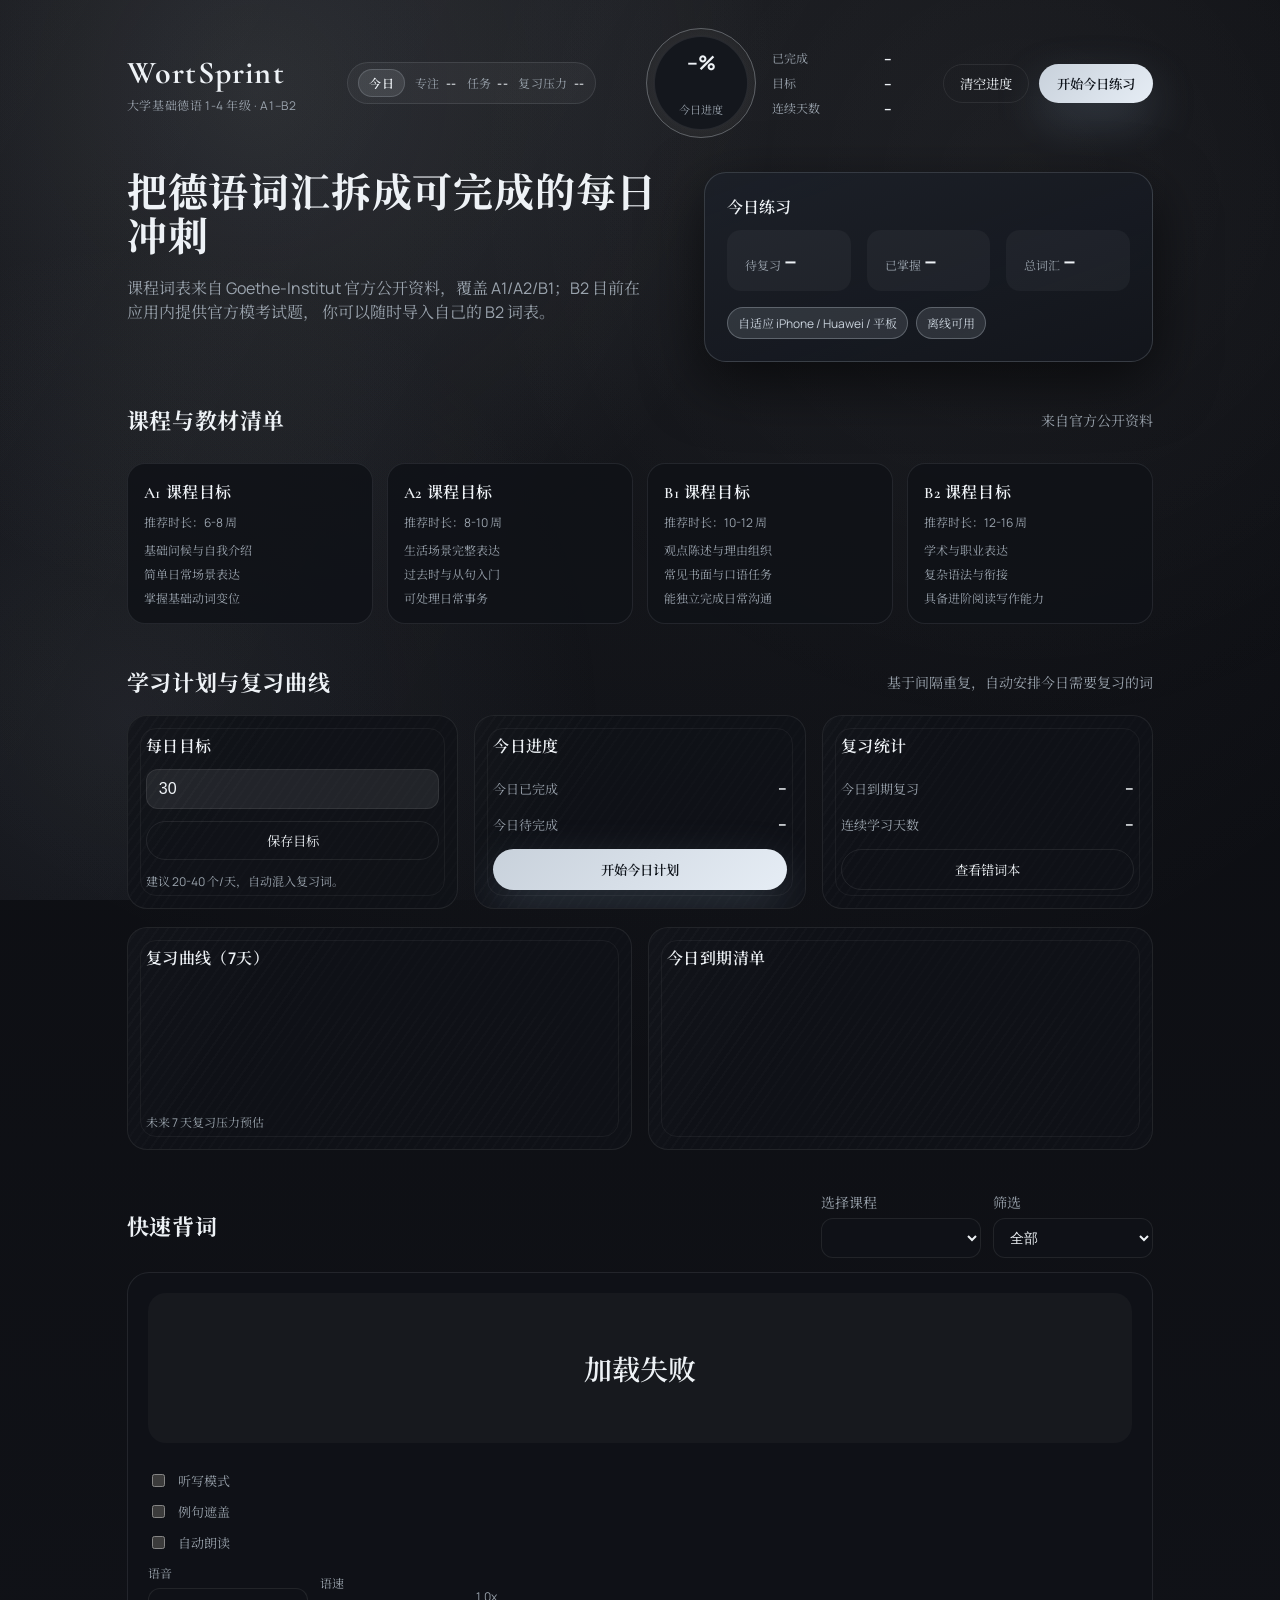
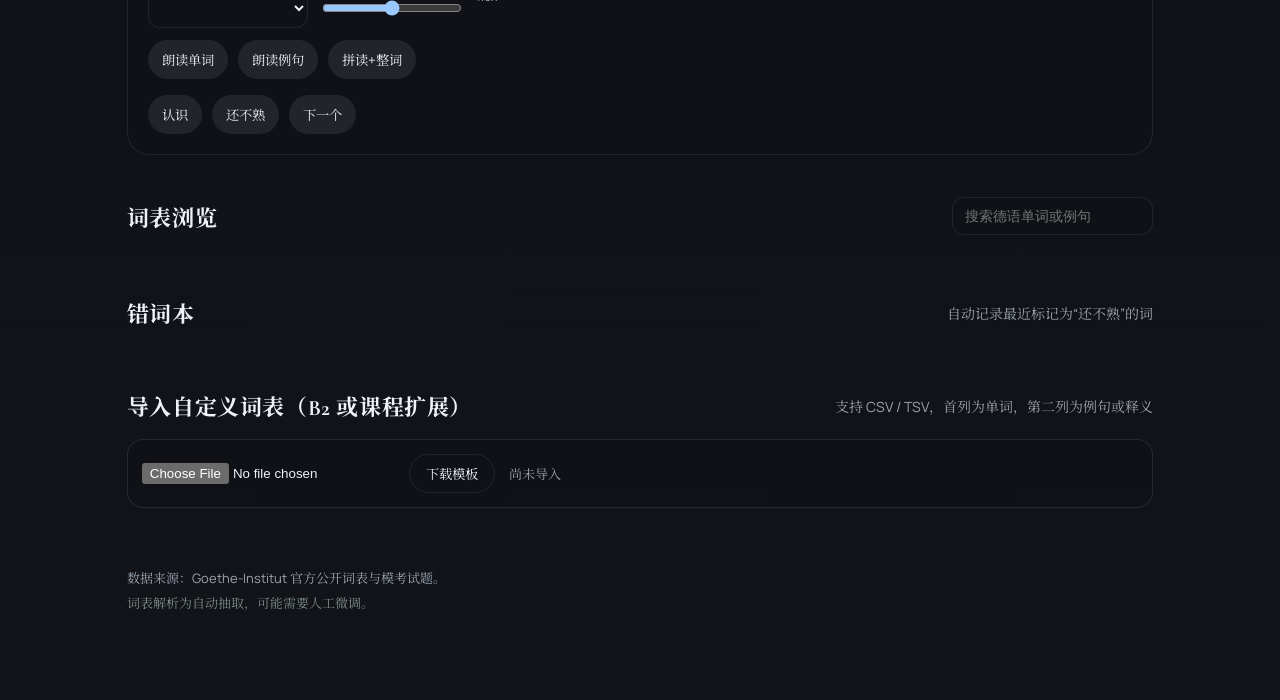
==== commit 02577795: "Make analytics widgets fully interactive" ====
--- a/public/german-vocab/index.html
+++ b/public/german-vocab/index.html
@@ -179,12 +179,12 @@
         </div>
         <div class="data-grid">
           <div class="data-card">
-            <div class="plan-title">复习曲线（模拟）</div>
+            <div class="plan-title">复习曲线（7天）</div>
             <div class="chart" id="reviewChart"></div>
             <div class="chart-legend">未来 7 天复习压力预估</div>
           </div>
           <div class="data-card">
-            <div class="plan-title">今日到期清单（模拟）</div>
+            <div class="plan-title">今日到期清单</div>
             <div class="due-list" id="dueList"></div>
           </div>
         </div>
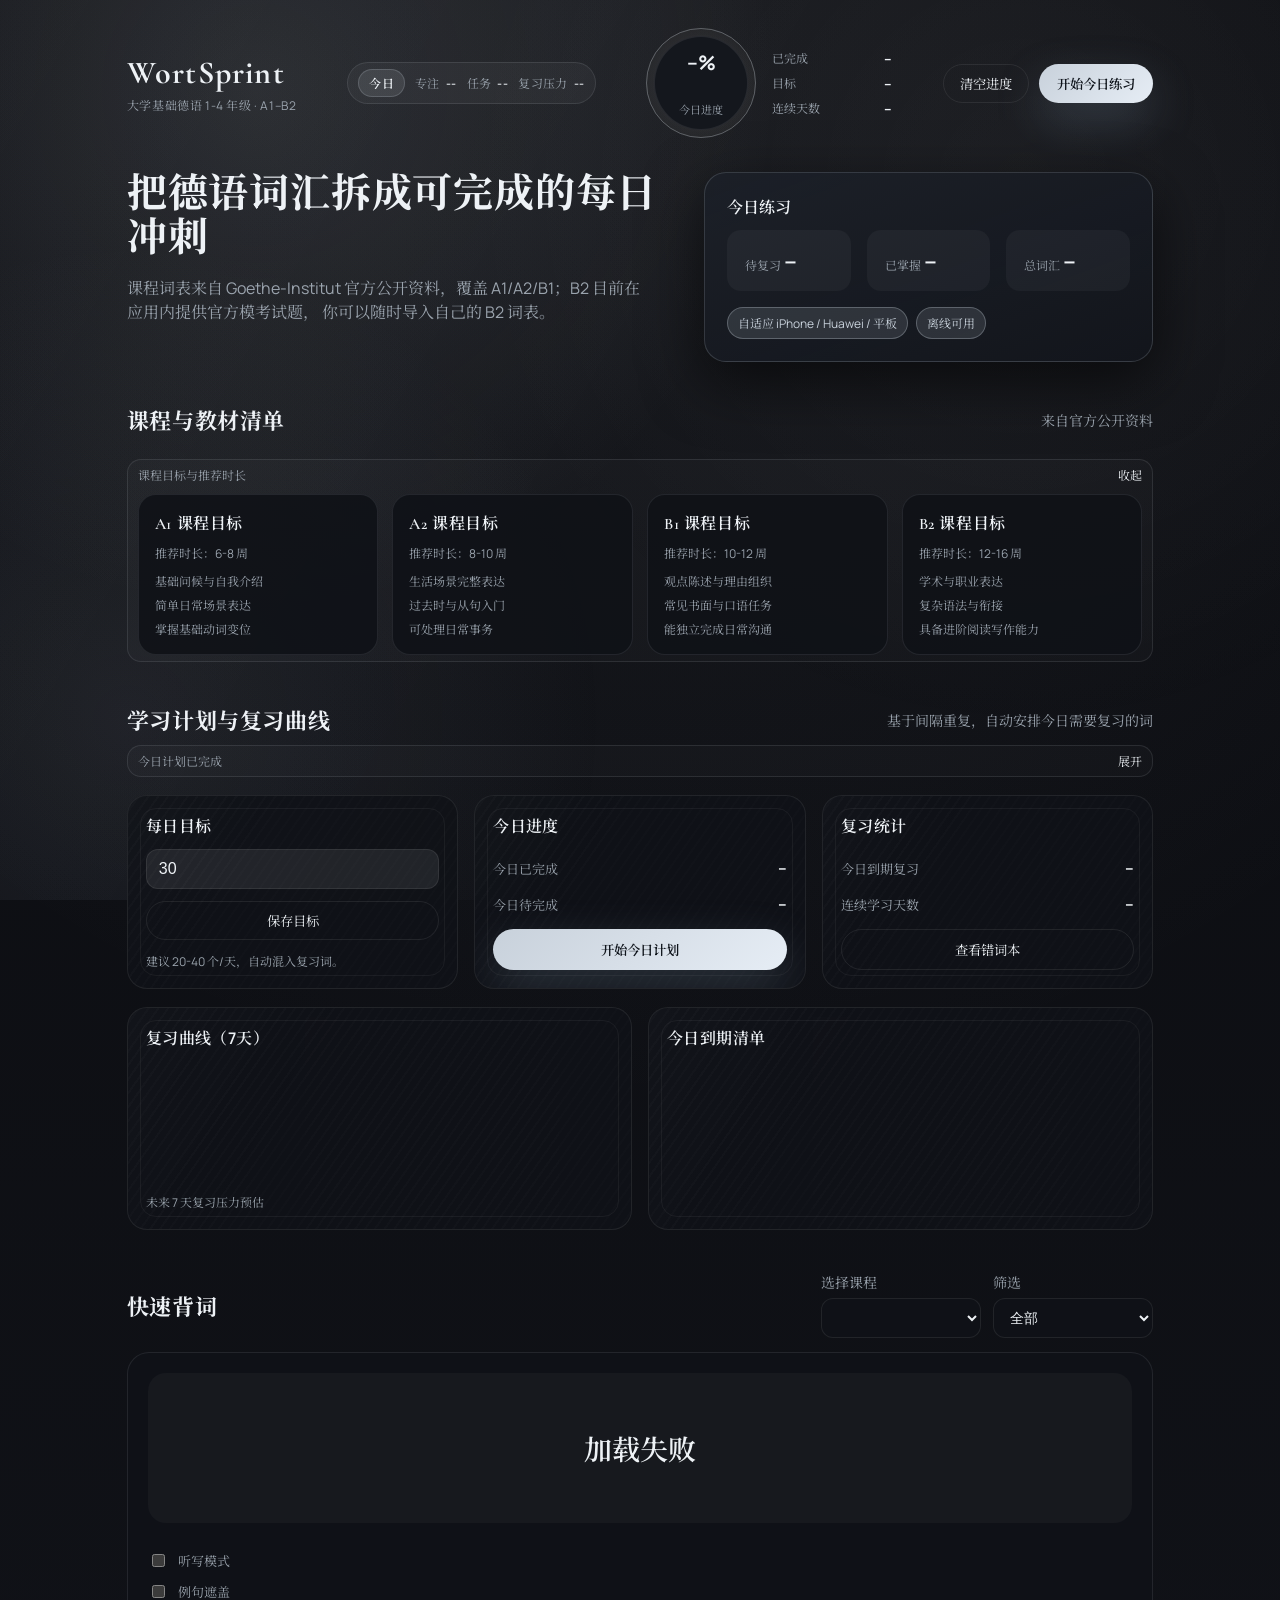
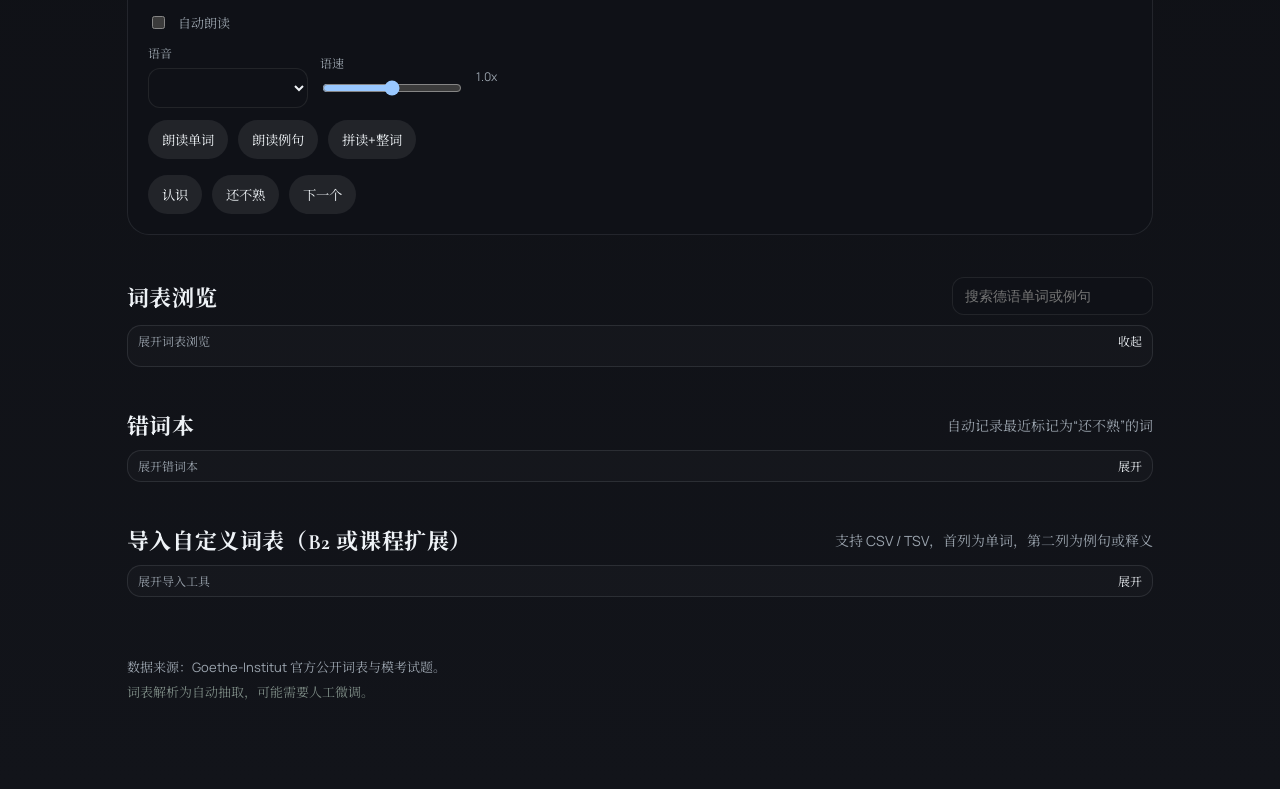
==== commit 0b881528: "Collapse long sections for compact layout" ====
--- a/public/german-vocab/index.html
+++ b/public/german-vocab/index.html
@@ -90,7 +90,9 @@
           <span>来自官方公开资料</span>
         </div>
         <div class="course-grid" id="courseGrid"></div>
-        <div class="goal-grid">
+        <details class="collapse" open>
+          <summary>课程目标与推荐时长</summary>
+          <div class="goal-grid">
           <div class="goal-card" data-level="A1">
             <div class="goal-title">A1 课程目标</div>
             <div class="goal-meta">推荐时长：6-8 周</div>
@@ -128,6 +130,7 @@
             </div>
           </div>
         </div>
+        </details>
       </section>
 
       <section class="section">
@@ -135,10 +138,10 @@
           <h2>学习计划与复习曲线</h2>
           <span>基于间隔重复，自动安排今日需要复习的词</span>
         </div>
-        <div class="completion-banner" id="completionBanner">
-          <div class="completion-title">今日计划已完成</div>
+        <details class="collapse" id="completionBanner">
+          <summary>今日计划已完成</summary>
           <div class="completion-sub">你可以继续巩固或明天再来，已完成的词会进入复习计划。</div>
-        </div>
+        </details>
         <div class="plan-grid">
           <div class="plan-card">
             <div class="plan-title">每日目标</div>
@@ -264,7 +267,10 @@
             <input class="search" id="searchInput" placeholder="搜索德语单词或例句" />
           </div>
         </div>
-        <div class="wordlist" id="wordList"></div>
+        <details class="collapse" open>
+          <summary>展开词表浏览</summary>
+          <div class="wordlist" id="wordList"></div>
+        </details>
       </section>
 
       <section class="section">
@@ -272,7 +278,10 @@
           <h2>错词本</h2>
           <span>自动记录最近标记为“还不熟”的词</span>
         </div>
-        <div class="wordlist" id="wrongList"></div>
+        <details class="collapse">
+          <summary>展开错词本</summary>
+          <div class="wordlist" id="wrongList"></div>
+        </details>
       </section>
 
       <section class="section">
@@ -280,11 +289,14 @@
           <h2>导入自定义词表（B2 或课程扩展）</h2>
           <span>支持 CSV / TSV，首列为单词，第二列为例句或释义</span>
         </div>
-        <div class="import-box">
-          <input id="importFile" type="file" accept=".csv,.tsv,.txt" />
-          <button class="ghost" id="downloadTemplate" type="button">下载模板</button>
-          <div class="import-status" id="importStatus">尚未导入</div>
-        </div>
+        <details class="collapse">
+          <summary>展开导入工具</summary>
+          <div class="import-box">
+            <input id="importFile" type="file" accept=".csv,.tsv,.txt" />
+            <button class="ghost" id="downloadTemplate" type="button">下载模板</button>
+            <div class="import-status" id="importStatus">尚未导入</div>
+          </div>
+        </details>
       </section>
 
       <footer class="footer">
--- a/public/german-vocab/styles.css
+++ b/public/german-vocab/styles.css
@@ -327,6 +327,46 @@
   gap: 14px;
 }
 
+.collapse {
+  margin-top: 10px;
+  border-radius: 14px;
+  border: 1px solid rgba(200, 209, 219, 0.12);
+  padding: 6px 10px;
+  background: rgba(255, 255, 255, 0.02);
+}
+
+.collapse summary {
+  cursor: pointer;
+  list-style: none;
+  font-size: 12px;
+  color: var(--muted);
+  display: flex;
+  align-items: center;
+  justify-content: space-between;
+  gap: 8px;
+}
+
+.collapse summary::-webkit-details-marker {
+  display: none;
+}
+
+.collapse summary::after {
+  content: '展开';
+  color: var(--text);
+  font-size: 12px;
+}
+
+.collapse[open] summary::after {
+  content: '收起';
+}
+
+.collapse > .goal-grid,
+.collapse > .wordlist,
+.collapse > .import-box,
+.collapse > .completion-sub {
+  margin-top: 10px;
+}
+
 .goal-card {
   background: var(--panel);
   border-radius: 18px;
@@ -852,3 +892,54 @@
     width: 100%;
   }
 }
+
+@media (max-width: 430px) {
+  .topbar {
+    gap: 12px;
+  }
+
+  .status-strip {
+    width: 100%;
+    justify-content: space-between;
+    flex-wrap: wrap;
+  }
+
+  .top-progress {
+    width: 100%;
+    justify-content: space-between;
+  }
+
+  .progress-ring {
+    width: 92px;
+    height: 92px;
+  }
+
+  .hero {
+    gap: 18px;
+  }
+
+  .section {
+    margin-top: 32px;
+  }
+
+  .course-grid,
+  .goal-grid,
+  .data-grid,
+  .plan-grid {
+    grid-template-columns: 1fr;
+  }
+}
+
+@media (max-width: 375px) {
+  .brand .logo {
+    font-size: 22px;
+  }
+
+  .hero-copy h1 {
+    font-size: 26px;
+  }
+
+  .progress-meta {
+    min-width: auto;
+  }
+}
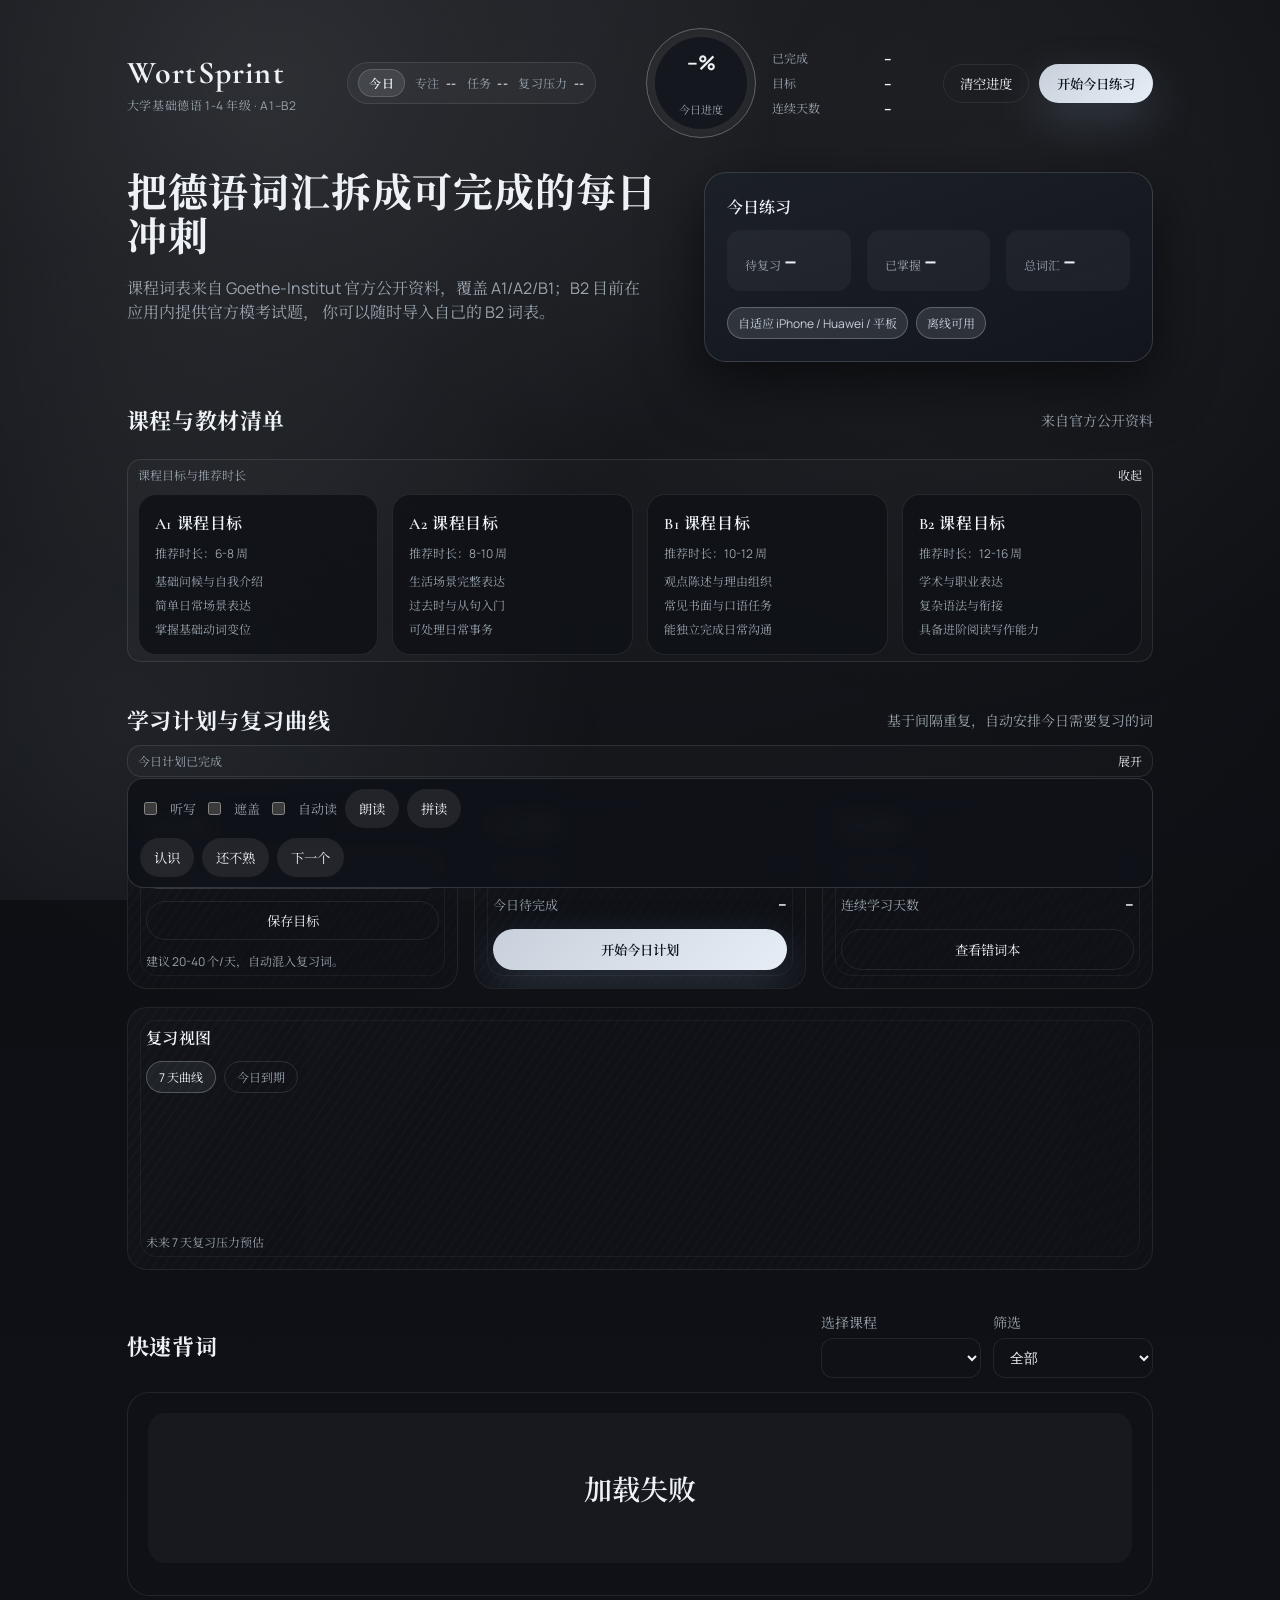
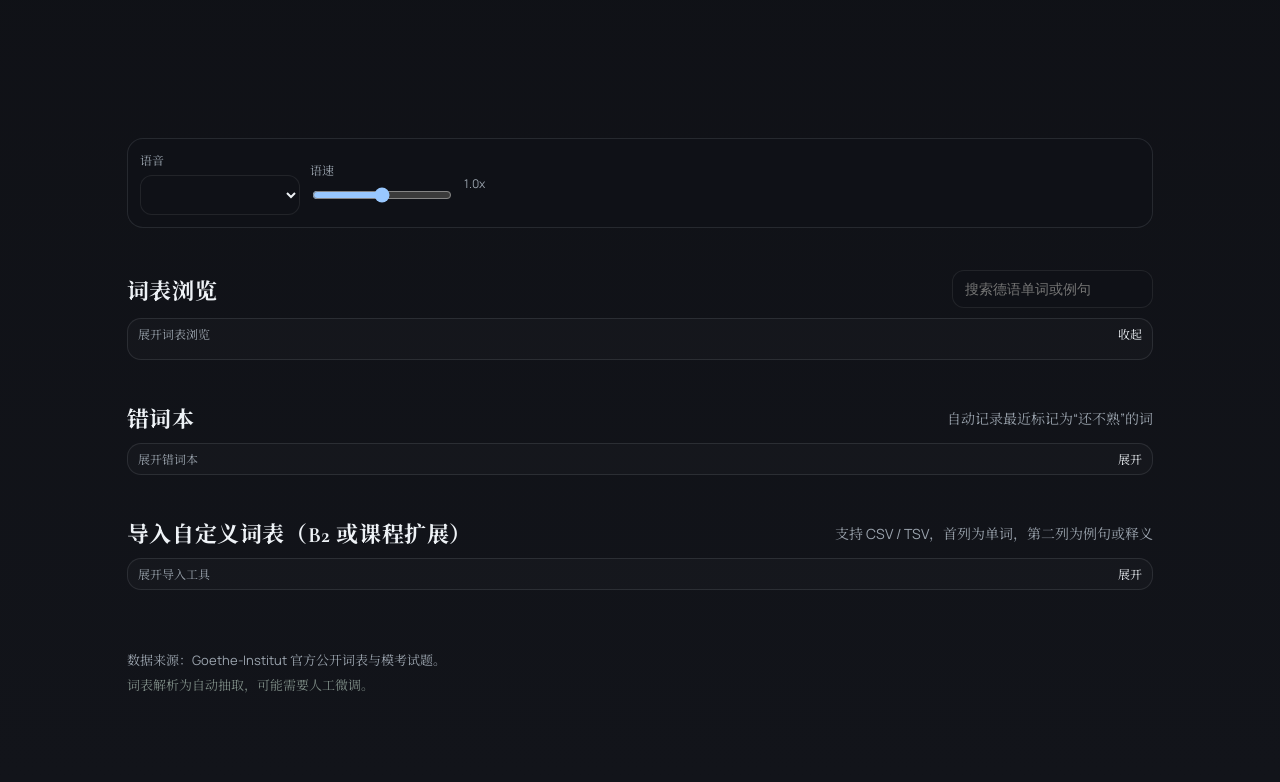
==== commit 81c4de73: "Compact UI with collapses and floating controls" ====
--- a/public/german-vocab/index.html
+++ b/public/german-vocab/index.html
@@ -182,13 +182,18 @@
         </div>
         <div class="data-grid">
           <div class="data-card">
-            <div class="plan-title">复习曲线（7天）</div>
-            <div class="chart" id="reviewChart"></div>
-            <div class="chart-legend">未来 7 天复习压力预估</div>
-          </div>
-          <div class="data-card">
-            <div class="plan-title">今日到期清单</div>
-            <div class="due-list" id="dueList"></div>
+            <div class="plan-title">复习视图</div>
+            <div class="toggle-tabs">
+              <button class="tab-button active" id="tabChart" type="button">7 天曲线</button>
+              <button class="tab-button" id="tabDue" type="button">今日到期</button>
+            </div>
+            <div class="tab-panel active" id="panelChart">
+              <div class="chart" id="reviewChart"></div>
+              <div class="chart-legend">未来 7 天复习压力预估</div>
+            </div>
+            <div class="tab-panel" id="panelDue">
+              <div class="due-list" id="dueList"></div>
+            </div>
           </div>
         </div>
       </section>
@@ -217,48 +222,51 @@
             <div class="flashcard-face back" id="cardBack"></div>
           </div>
           <div class="synonym-tags" id="synonymTags"></div>
-          <div class="practice-tools">
-            <label class="toggle">
-              <input id="toggleDictation" type="checkbox" />
-              听写模式
-            </label>
-            <label class="toggle">
-              <input id="toggleMask" type="checkbox" />
-              例句遮盖
-            </label>
-            <label class="toggle">
-              <input id="toggleAutoSpeak" type="checkbox" />
-              自动朗读
-            </label>
-            <div class="tts-settings">
-              <label class="select">
-                <span>语音</span>
-                <select id="voiceSelect"></select>
-              </label>
-              <label class="select">
-                <span>语速</span>
-                <input id="rateInput" class="rate-input" type="range" min="0.7" max="1.3" step="0.05" value="1" />
-              </label>
-              <span class="rate-value" id="rateValue">1.0x</span>
-            </div>
-            <div class="dictation-box" id="dictationBox">
-              <input class="dictation-input" id="dictationInput" placeholder="输入你听到的单词" />
-              <button class="ghost" id="checkDictation" type="button">检查</button>
-              <span class="dictation-result" id="dictationResult">等待输入</span>
-            </div>
-            <div class="tts-box">
-              <button class="pill" id="speakWord" type="button">朗读单词</button>
-              <button class="pill" id="speakExample" type="button">朗读例句</button>
-              <button class="pill" id="spellThenSpeak" type="button">拼读+整词</button>
-            </div>
-          </div>
-          <div class="flashcard-actions">
-            <button class="pill" id="markKnown" type="button">认识</button>
-            <button class="pill" id="markLearning" type="button">还不熟</button>
-            <button class="pill" id="nextCard" type="button">下一个</button>
-          </div>
-        </div>
-      </section>
+        </div>
+      </section>
+
+      <div class="floating-bar" id="floatingBar">
+        <div class="floating-tools">
+          <label class="toggle">
+            <input id="toggleDictation" type="checkbox" />
+            听写
+          </label>
+          <label class="toggle">
+            <input id="toggleMask" type="checkbox" />
+            遮盖
+          </label>
+          <label class="toggle">
+            <input id="toggleAutoSpeak" type="checkbox" />
+            自动读
+          </label>
+          <button class="pill" id="speakWord" type="button">朗读</button>
+          <button class="pill" id="spellThenSpeak" type="button">拼读</button>
+        </div>
+        <div class="floating-actions">
+          <button class="pill" id="markKnown" type="button">认识</button>
+          <button class="pill" id="markLearning" type="button">还不熟</button>
+          <button class="pill" id="nextCard" type="button">下一个</button>
+        </div>
+      </div>
+
+      <div class="floating-panel" id="floatingPanel">
+        <div class="panel-group">
+          <label class="select">
+            <span>语音</span>
+            <select id="voiceSelect"></select>
+          </label>
+          <label class="select">
+            <span>语速</span>
+            <input id="rateInput" class="rate-input" type="range" min="0.7" max="1.3" step="0.05" value="1" />
+          </label>
+          <span class="rate-value" id="rateValue">1.0x</span>
+        </div>
+        <div class="dictation-box" id="dictationBox">
+          <input class="dictation-input" id="dictationInput" placeholder="输入你听到的单词" />
+          <button class="ghost" id="checkDictation" type="button">检查</button>
+          <span class="dictation-result" id="dictationResult">等待输入</span>
+        </div>
+      </div>
 
       <section class="section">
         <div class="section-header">
--- a/public/german-vocab/styles.css
+++ b/public/german-vocab/styles.css
@@ -458,6 +458,15 @@
   font-size: 12px;
 }
 
+.resource-list.collapse {
+  padding: 6px 10px;
+}
+
+.resource-list.collapse summary {
+  font-size: 12px;
+  color: var(--muted);
+}
+
 .resource a {
   color: var(--accent);
   text-decoration: none;
@@ -492,6 +501,35 @@
   gap: 12px;
   position: relative;
   overflow: hidden;
+}
+
+.toggle-tabs {
+  display: flex;
+  gap: 8px;
+}
+
+.tab-button {
+  border: 1px solid rgba(200, 209, 219, 0.14);
+  background: transparent;
+  color: var(--muted);
+  padding: 6px 12px;
+  border-radius: 999px;
+  font-size: 12px;
+}
+
+.tab-button.active {
+  color: var(--text);
+  border-color: rgba(200, 209, 219, 0.3);
+  background: rgba(200, 209, 219, 0.08);
+}
+
+.tab-panel {
+  display: none;
+}
+
+.tab-panel.active {
+  display: grid;
+  gap: 8px;
 }
 
 .chart {
@@ -644,6 +682,45 @@
   border: 1px solid rgba(200, 209, 219, 0.1);
 }
 
+.floating-bar {
+  position: sticky;
+  bottom: 12px;
+  margin-top: 20px;
+  background: rgba(16, 18, 24, 0.92);
+  border: 1px solid rgba(200, 209, 219, 0.18);
+  border-radius: 16px;
+  padding: 10px 12px;
+  display: flex;
+  flex-direction: column;
+  gap: 10px;
+  z-index: 4;
+  backdrop-filter: blur(10px);
+}
+
+.floating-tools,
+.floating-actions {
+  display: flex;
+  flex-wrap: wrap;
+  gap: 8px;
+}
+
+.floating-panel {
+  margin-top: 12px;
+  padding: 12px;
+  border-radius: 16px;
+  background: rgba(16, 18, 24, 0.92);
+  border: 1px solid rgba(200, 209, 219, 0.12);
+  display: grid;
+  gap: 10px;
+}
+
+.panel-group {
+  display: flex;
+  flex-wrap: wrap;
+  gap: 10px;
+  align-items: center;
+}
+
 .practice-tools {
   margin-top: 16px;
   display: grid;
@@ -928,6 +1005,10 @@
   .plan-grid {
     grid-template-columns: 1fr;
   }
+
+  .floating-bar {
+    bottom: 8px;
+  }
 }
 
 @media (max-width: 375px) {
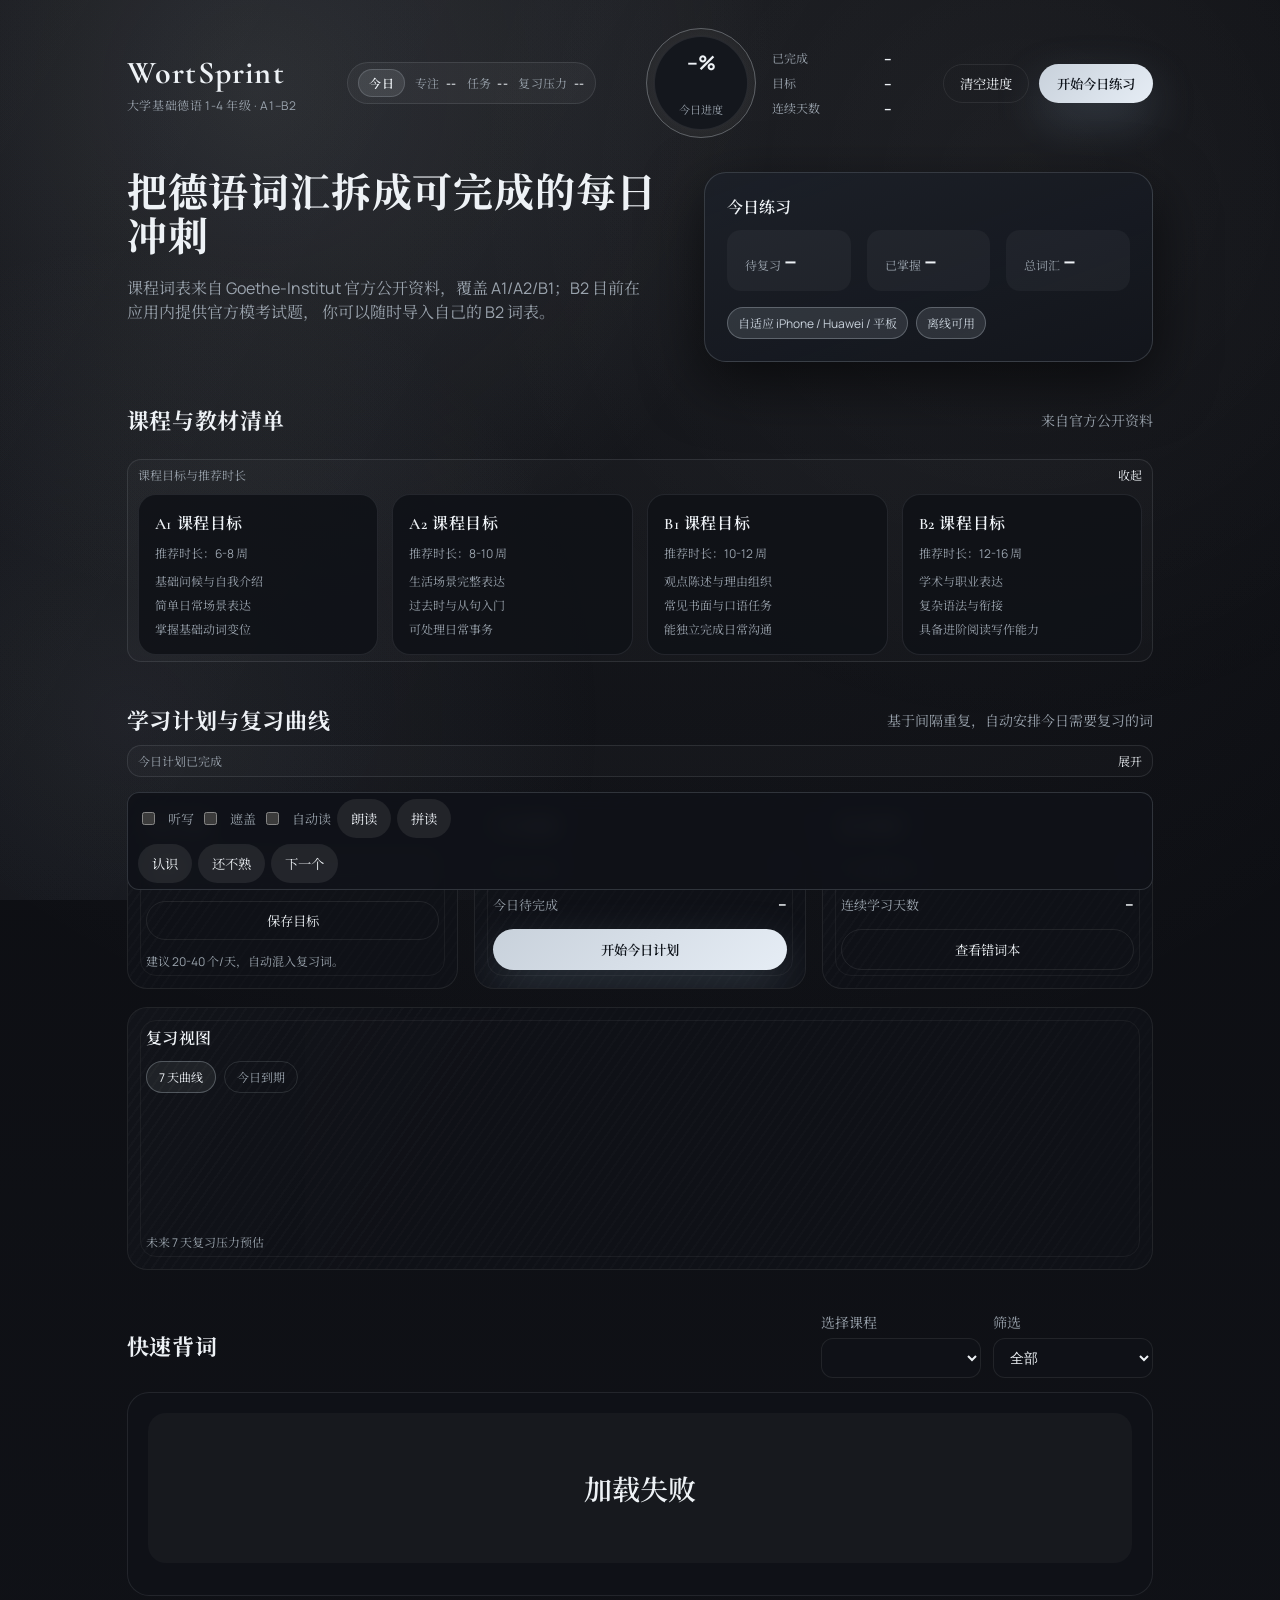
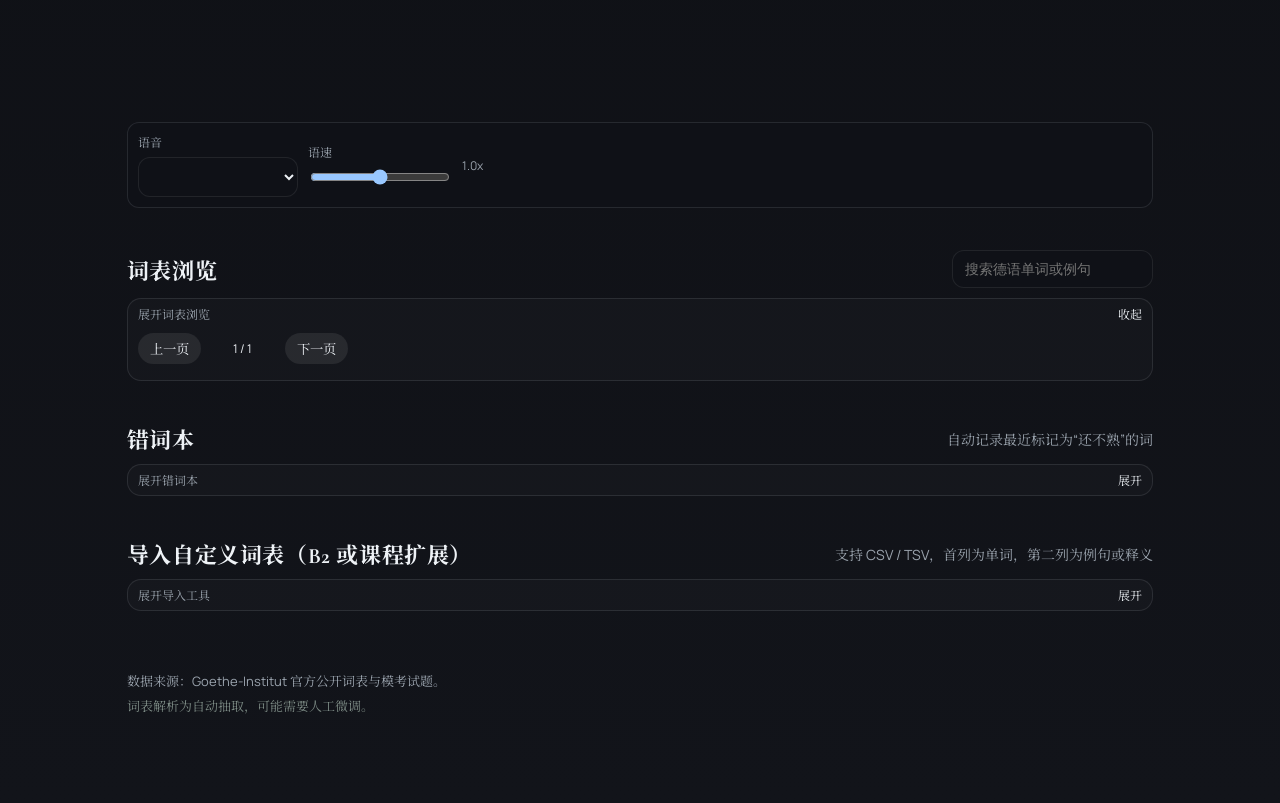
==== commit 156f2700: "Slim floating bar and paged word list" ====
--- a/public/german-vocab/index.html
+++ b/public/german-vocab/index.html
@@ -277,6 +277,11 @@
         </div>
         <details class="collapse" open>
           <summary>展开词表浏览</summary>
+          <div class="pagination" id="wordPagination">
+            <button class="pill" id="prevPage" type="button">上一页</button>
+            <span class="page-info" id="pageInfo">1 / 1</span>
+            <button class="pill" id="nextPage" type="button">下一页</button>
+          </div>
           <div class="wordlist" id="wordList"></div>
         </details>
       </section>
--- a/public/german-vocab/styles.css
+++ b/public/german-vocab/styles.css
@@ -684,30 +684,37 @@
 
 .floating-bar {
   position: sticky;
-  bottom: 12px;
-  margin-top: 20px;
+  bottom: 10px;
+  margin-top: 16px;
   background: rgba(16, 18, 24, 0.92);
   border: 1px solid rgba(200, 209, 219, 0.18);
-  border-radius: 16px;
-  padding: 10px 12px;
+  border-radius: 12px;
+  padding: 6px 10px;
   display: flex;
   flex-direction: column;
-  gap: 10px;
+  gap: 6px;
   z-index: 4;
   backdrop-filter: blur(10px);
+  transition: transform 0.25s ease, opacity 0.25s ease;
 }
 
 .floating-tools,
 .floating-actions {
   display: flex;
   flex-wrap: wrap;
-  gap: 8px;
+  gap: 6px;
+}
+
+.floating-bar.hidden {
+  transform: translateY(24px);
+  opacity: 0;
+  pointer-events: none;
 }
 
 .floating-panel {
   margin-top: 12px;
-  padding: 12px;
-  border-radius: 16px;
+  padding: 10px;
+  border-radius: 12px;
   background: rgba(16, 18, 24, 0.92);
   border: 1px solid rgba(200, 209, 219, 0.12);
   display: grid;
@@ -719,6 +726,25 @@
   flex-wrap: wrap;
   gap: 10px;
   align-items: center;
+}
+
+.pagination {
+  margin-top: 10px;
+  display: flex;
+  align-items: center;
+  gap: 10px;
+  font-size: 12px;
+  color: var(--muted);
+}
+
+.pagination .pill {
+  padding: 6px 12px;
+}
+
+.page-info {
+  min-width: 64px;
+  text-align: center;
+  color: var(--text);
 }
 
 .practice-tools {
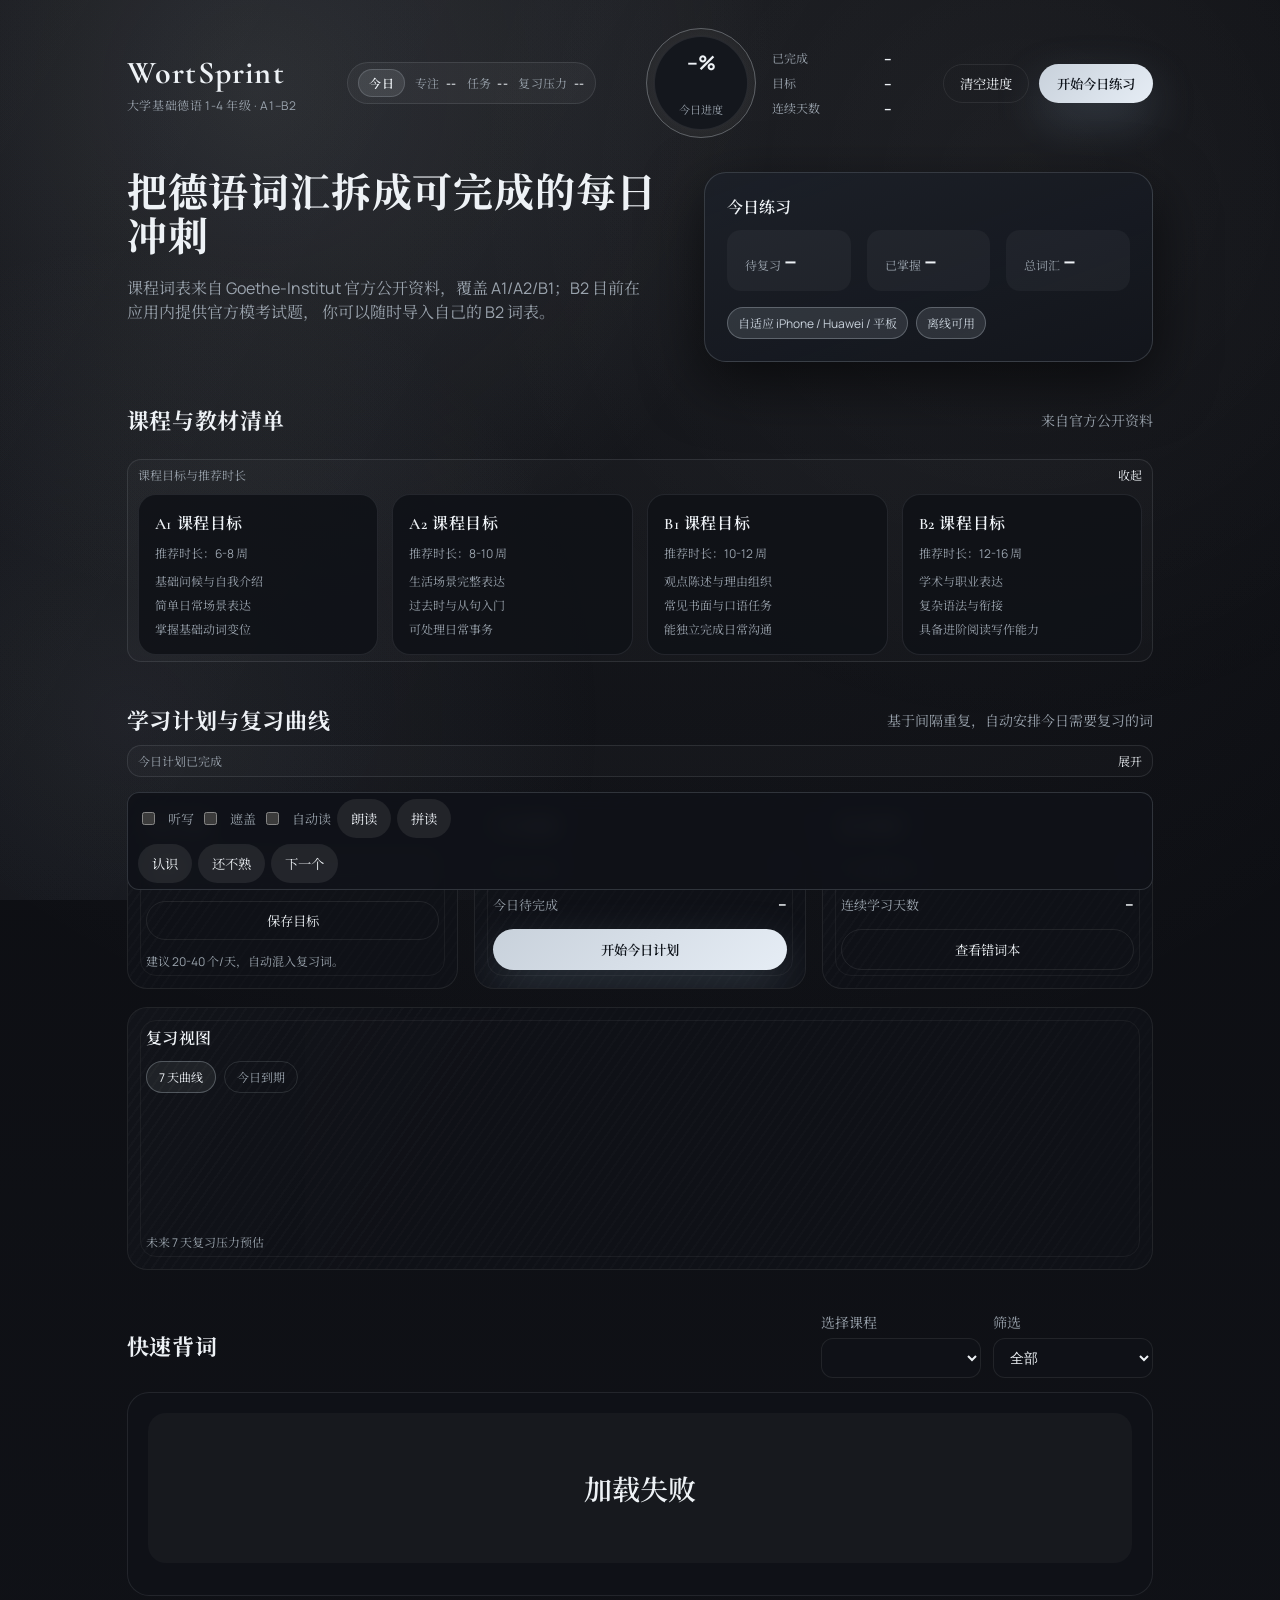
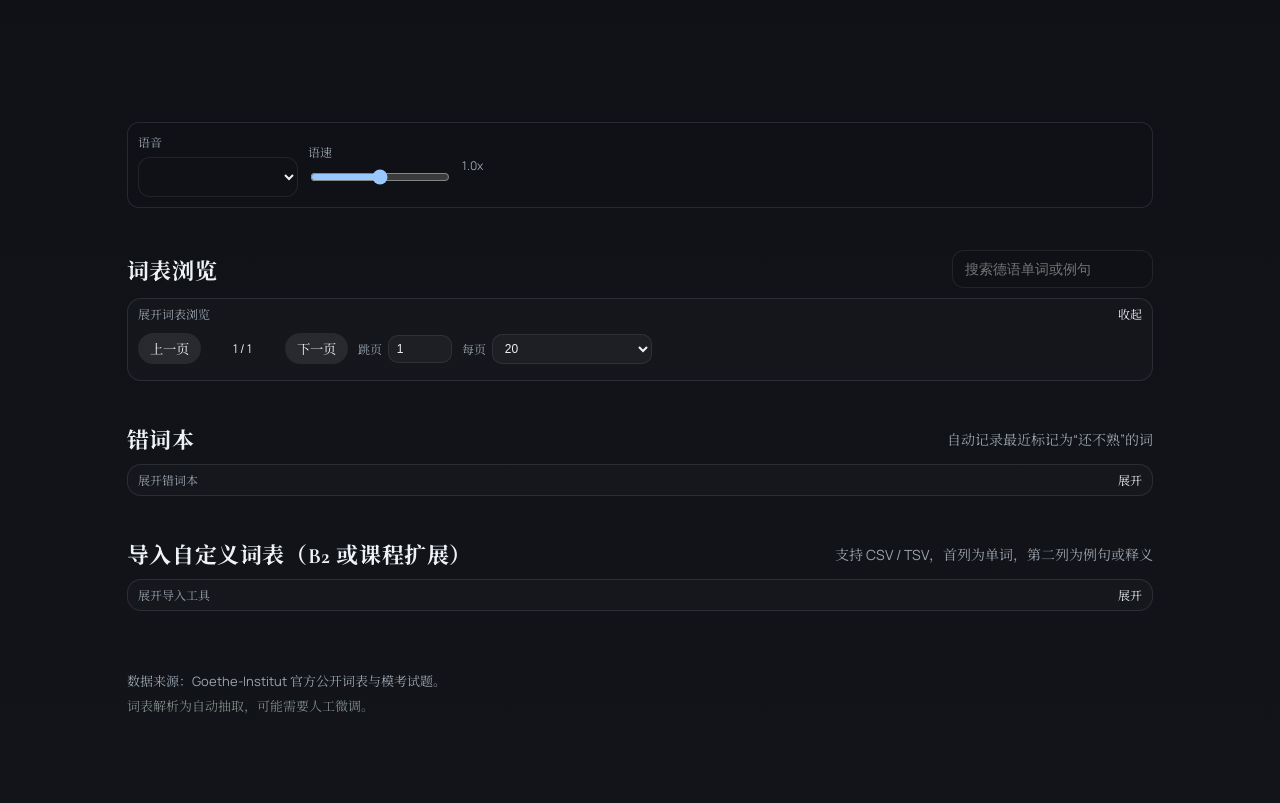
==== commit a24cd041: "Add page jump and page size controls" ====
--- a/public/german-vocab/index.html
+++ b/public/german-vocab/index.html
@@ -281,6 +281,19 @@
             <button class="pill" id="prevPage" type="button">上一页</button>
             <span class="page-info" id="pageInfo">1 / 1</span>
             <button class="pill" id="nextPage" type="button">下一页</button>
+            <label class="page-jump">
+              跳页
+              <input id="pageInput" type="number" min="1" value="1" />
+            </label>
+            <label class="page-size">
+              每页
+              <select id="pageSizeSelect">
+                <option value="10">10</option>
+                <option value="20" selected>20</option>
+                <option value="30">30</option>
+                <option value="40">40</option>
+              </select>
+            </label>
           </div>
           <div class="wordlist" id="wordList"></div>
         </details>
--- a/public/german-vocab/styles.css
+++ b/public/german-vocab/styles.css
@@ -735,6 +735,7 @@
   gap: 10px;
   font-size: 12px;
   color: var(--muted);
+  flex-wrap: wrap;
 }
 
 .pagination .pill {
@@ -745,6 +746,24 @@
   min-width: 64px;
   text-align: center;
   color: var(--text);
+}
+
+.page-jump,
+.page-size {
+  display: flex;
+  align-items: center;
+  gap: 6px;
+}
+
+.page-jump input,
+.page-size select {
+  background: rgba(255, 255, 255, 0.04);
+  border: 1px solid var(--stroke);
+  color: var(--text);
+  padding: 6px 8px;
+  border-radius: 10px;
+  font-size: 12px;
+  width: 64px;
 }
 
 .practice-tools {
